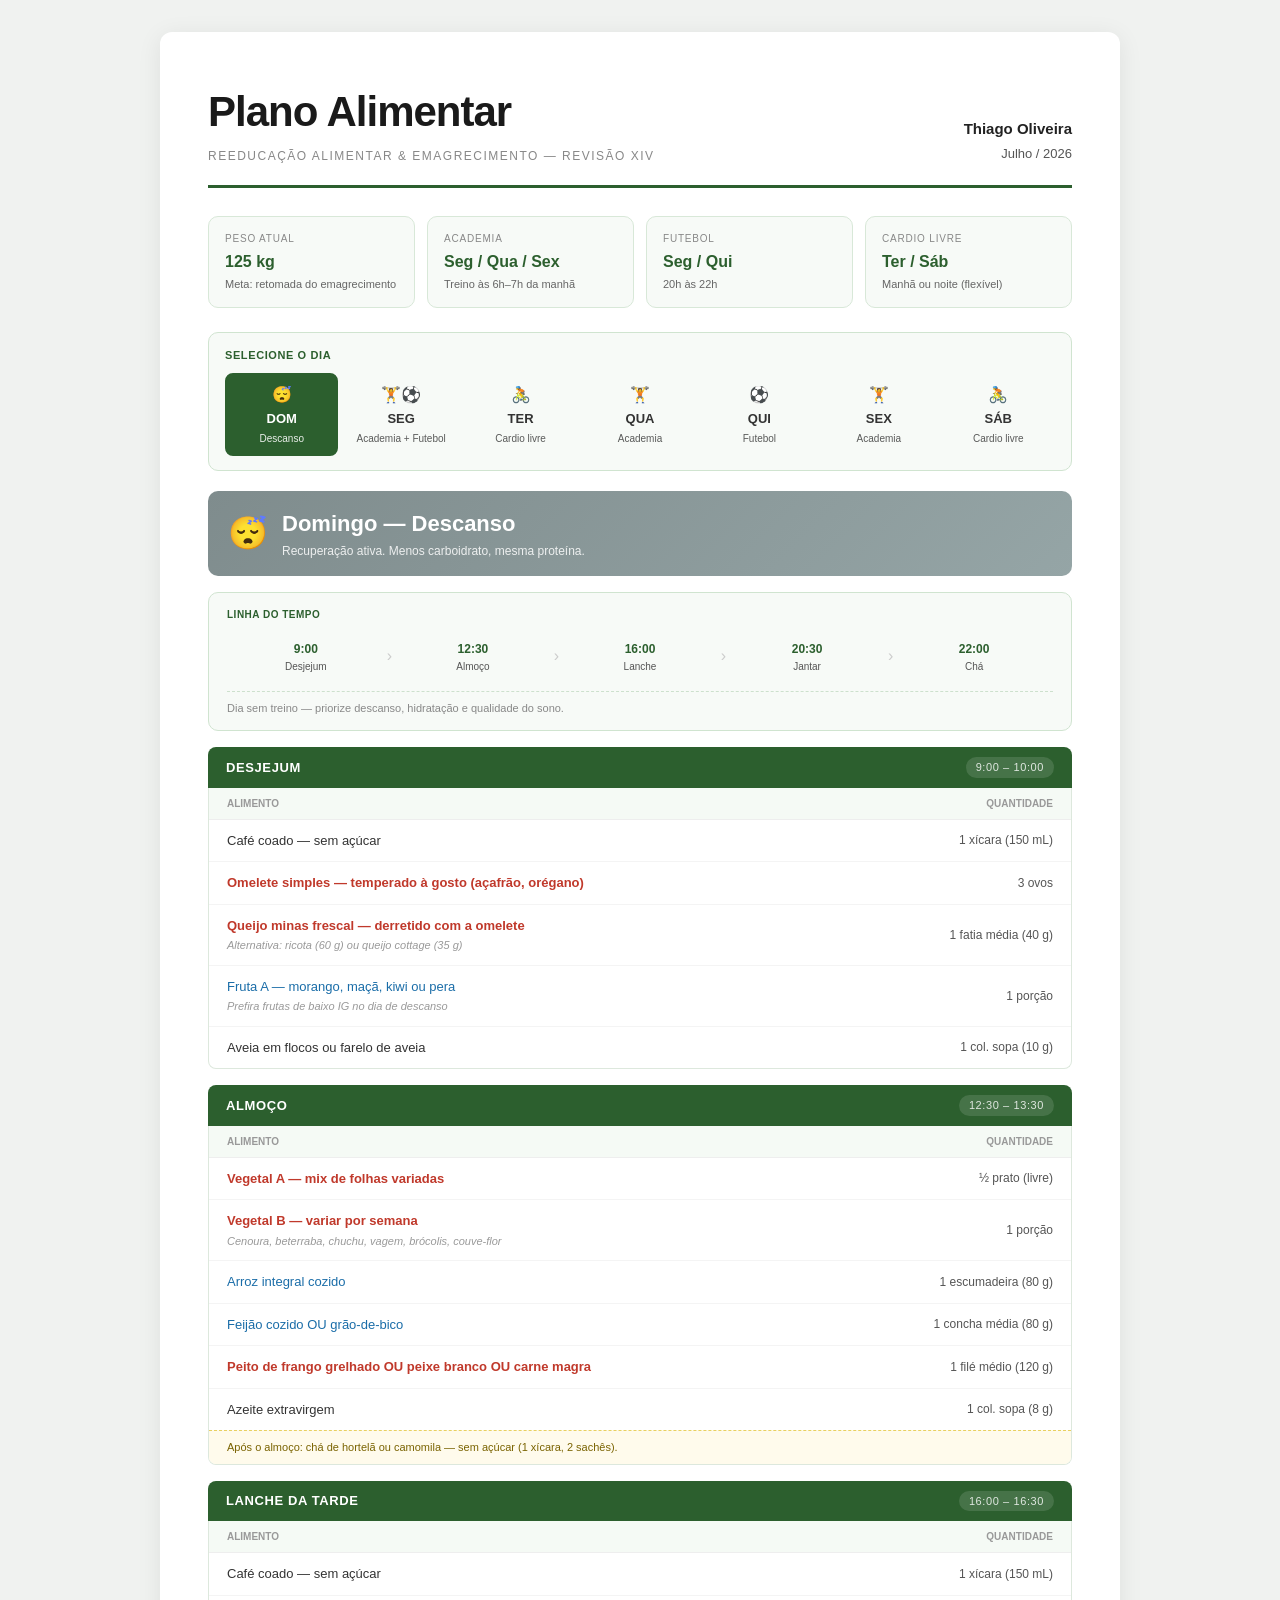
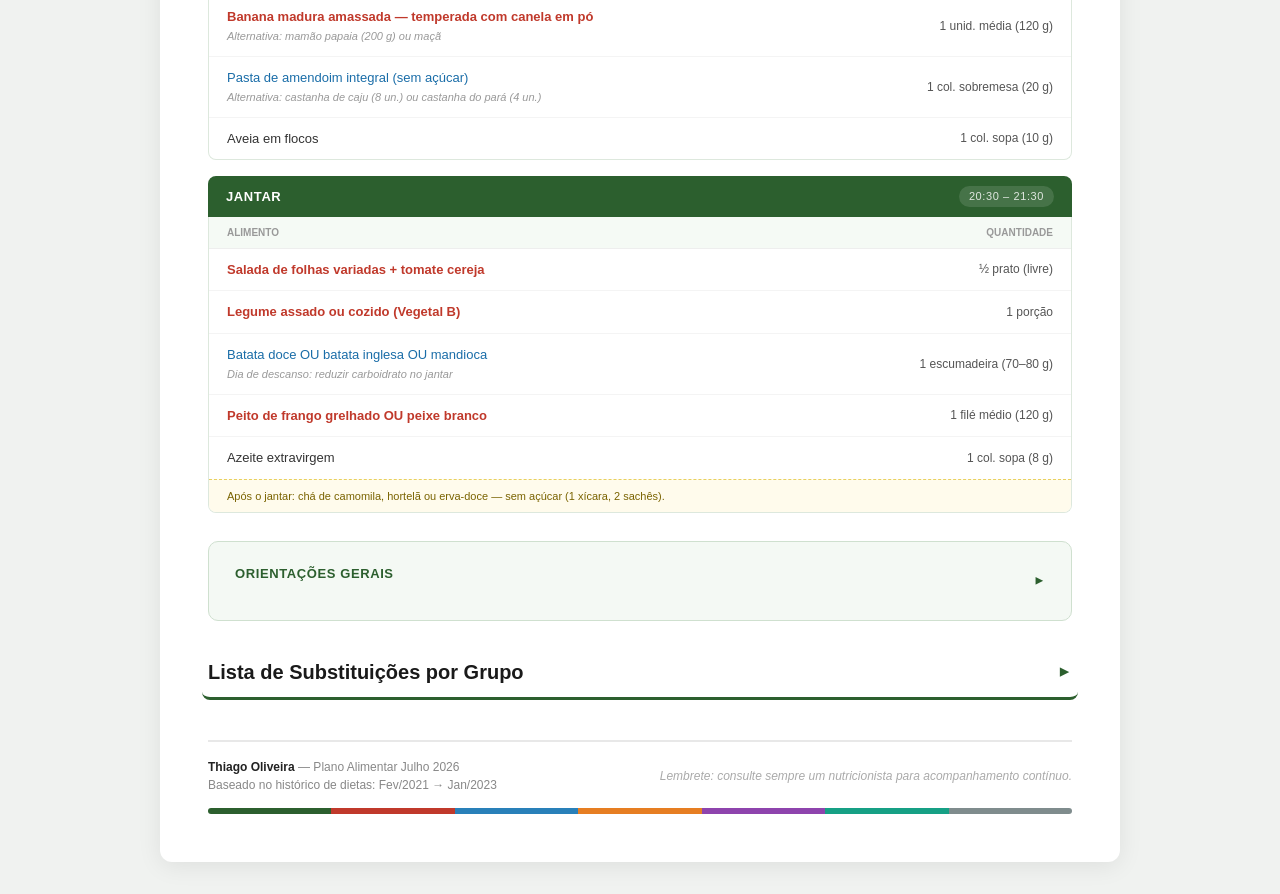
==== index.html @ a6429b7b "feat: publish meal plan as index page Co-authored-by: Cursor <cursoragent@cursor.com>" ====
<!DOCTYPE html>
<html lang="pt-BR">
<head>
    <meta charset="UTF-8">
    <meta name="viewport" content="width=device-width, initial-scale=1.0">
    <title>Plano Alimentar – Thiago Oliveira – Julho 2026</title>
    <style>
        * { margin: 0; padding: 0; box-sizing: border-box; }

        body {
            font-family: 'Segoe UI', Arial, sans-serif;
            background: #f0f2f0;
            color: #333;
            line-height: 1.5;
        }

        .page {
            max-width: 960px;
            margin: 32px auto;
            background: #fff;
            padding: 48px;
            border-radius: 12px;
            box-shadow: 0 4px 24px rgba(0,0,0,0.08);
        }

        /* ── Header ── */
        .header {
            display: flex;
            justify-content: space-between;
            align-items: flex-end;
            padding-bottom: 20px;
            border-bottom: 3px solid #2c5f2e;
            margin-bottom: 28px;
        }
        .header h1 { font-size: 42px; font-weight: 800; color: #1a1a1a; letter-spacing: -1px; }
        .header .sub { font-size: 12px; color: #888; text-transform: uppercase; letter-spacing: 1.5px; margin-top: 4px; }
        .header-right { text-align: right; font-size: 13px; color: #555; line-height: 1.8; }
        .header-right strong { color: #222; font-size: 15px; }

        /* ── Info bar ── */
        .info-bar { display: grid; grid-template-columns: repeat(4, 1fr); gap: 12px; margin-bottom: 24px; }
        .info-card { background: #f7faf7; border: 1px solid #d8e8d8; border-radius: 10px; padding: 14px 16px; }
        .info-card .lbl { font-size: 10px; text-transform: uppercase; color: #888; letter-spacing: 0.8px; margin-bottom: 4px; }
        .info-card .val { font-size: 16px; font-weight: 700; color: #2c5f2e; }
        .info-card .val-sub { font-size: 11px; color: #666; margin-top: 2px; }

        /* ── Semana visual ── */
        .semana {
            background: #f7faf7;
            border: 1px solid #d0e4d0;
            border-radius: 10px;
            padding: 14px 16px;
            margin-bottom: 20px;
            font-size: 12px;
        }
        .semana-title { font-weight: 700; color: #2c5f2e; text-transform: uppercase; letter-spacing: 0.6px; margin-bottom: 10px; font-size: 11px; }
        .semana-grid { display: grid; grid-template-columns: repeat(7, 1fr); gap: 6px; }
        .semana-dia {
            text-align: center;
            padding: 8px 4px;
            border-radius: 8px;
            cursor: pointer;
            border: 2px solid transparent;
            transition: all 0.15s;
        }
        .semana-dia:hover { background: #e8f5e9; }
        .semana-dia.active { background: #2c5f2e; color: #fff; border-color: #2c5f2e; }
        .semana-dia.today:not(.active) { border-color: #2c5f2e; }
        .semana-dia .sd-nome { font-weight: 700; font-size: 13px; }
        .semana-dia .sd-tipo { font-size: 10px; margin-top: 2px; opacity: 0.8; }
        .semana-dia .sd-icon { font-size: 16px; margin-bottom: 2px; }
        .semana-dia.active .sd-tipo { opacity: 0.9; }

        /* ── Day plan ── */
        .day-plan { display: none; }
        .day-plan.active { display: block; }

        .day-header {
            display: flex;
            align-items: center;
            gap: 14px;
            padding: 16px 20px;
            border-radius: 10px;
            margin-bottom: 16px;
        }
        .day-header .dh-icon { font-size: 32px; }
        .day-header .dh-title { font-size: 22px; font-weight: 800; color: #fff; }
        .day-header .dh-sub { font-size: 12px; color: rgba(255,255,255,0.85); margin-top: 2px; }
        .bg-duplo   { background: linear-gradient(135deg, #1a3f1c, #c0392b); }
        .bg-academia { background: linear-gradient(135deg, #2c5f2e, #1a7a1c); }
        .bg-futebol  { background: linear-gradient(135deg, #e67e22, #c0392b); }
        .bg-cardio   { background: linear-gradient(135deg, #2980b9, #16a085); }
        .bg-descanso { background: linear-gradient(135deg, #7f8c8d, #95a5a6); }

        /* ── Timeline ── */
        .timeline {
            background: #f7faf7;
            border: 1px solid #d0e4d0;
            border-radius: 10px;
            padding: 14px 18px;
            margin-bottom: 16px;
            font-size: 11px;
        }
        .timeline-title { font-weight: 700; color: #2c5f2e; text-transform: uppercase; letter-spacing: 0.5px; margin-bottom: 10px; font-size: 10px; }
        .timeline-row { display: flex; align-items: stretch; flex-wrap: wrap; gap: 0; }
        .tl-item { flex: 1; min-width: 80px; text-align: center; padding: 8px 4px; }
        .tl-item .tl-hora { font-weight: 700; color: #2c5f2e; font-size: 12px; }
        .tl-item .tl-label { font-size: 10px; color: #555; margin-top: 2px; line-height: 1.3; }
        .tl-item.destaque { background: #fff3e0; border-radius: 8px; }
        .tl-item.destaque .tl-hora { color: #e67e22; }
        .tl-item.jogo { background: #fce4ec; border-radius: 8px; }
        .tl-item.jogo .tl-hora { color: #c0392b; }
        .tl-sep { display: flex; align-items: center; color: #ccc; font-size: 16px; padding: 0 2px; }
        .timeline-warn { margin-top: 10px; padding-top: 8px; border-top: 1px dashed #cde0cd; font-size: 11px; color: #888; }

        /* ── Section title ── */
        .sec-title {
            background: #2c5f2e;
            color: #fff;
            padding: 10px 18px;
            font-size: 13px;
            font-weight: 700;
            text-transform: uppercase;
            letter-spacing: 0.6px;
            border-radius: 8px 8px 0 0;
            margin-top: 16px;
            display: flex;
            justify-content: space-between;
            align-items: center;
        }
        .sec-title.laranja { background: #e67e22; }
        .sec-title.azul    { background: #1565a0; }
        .sec-title.escuro  { background: #1a3f1c; }
        .sec-title .timing {
            font-size: 11px; font-weight: 400; opacity: 0.85;
            background: rgba(255,255,255,0.15); padding: 2px 10px; border-radius: 12px;
        }

        /* ── Meal block ── */
        .meal { border: 1px solid #dde8dd; border-top: none; border-radius: 0 0 8px 8px; overflow: hidden; margin-bottom: 2px; }
        .meal table { width: 100%; border-collapse: collapse; }
        .meal table thead tr { background: #f5faf5; }
        .meal table th { font-size: 10px; text-transform: uppercase; color: #999; padding: 8px 18px; text-align: left; font-weight: 600; border-bottom: 1px solid #eee; }
        .meal table th.r { text-align: right; }
        .meal table td { padding: 11px 18px; font-size: 13px; border-bottom: 1px solid #f4f4f4; vertical-align: middle; }
        .meal table td.qty { text-align: right; color: #555; white-space: nowrap; font-size: 12px; }
        .meal table td.qty.destaque { color: #c0392b; font-weight: 700; }
        .meal table tbody tr:last-child td { border-bottom: none; }
        .meal table tbody tr:hover { background: #f9fdf9; }

        .hl  { color: #c0392b; font-weight: 600; }
        .alt { color: #1a6da8; }
        .opt { color: #999; font-style: italic; font-size: 11px; display: block; margin-top: 2px; }
        .badge {
            display: inline-block; font-size: 10px; font-weight: 700;
            background: rgba(255,255,255,0.25); color: #fff; padding: 1px 8px;
            border-radius: 10px; margin-left: 6px; vertical-align: middle;
            text-transform: uppercase; letter-spacing: 0.4px;
        }

        .note { font-size: 11px; color: #7a6300; background: #fffbec; border-top: 1px dashed #e8d060; padding: 8px 18px; }
        .note.green { color: #2c5f2e; background: #f0f9f0; border-top-color: #a0d0a0; }
        .note.orange { color: #7a4000; background: #fff3e0; border-top-color: #e8b060; }
        .note.red { color: #7a0000; background: #fff0f0; border-top-color: #e88080; }

        /* ── Obs ── */
        .obs { margin-top: 28px; background: #f4f9f4; border: 1px solid #cfe0cf; border-radius: 10px; padding: 22px 26px; }
        .obs h3 { font-size: 13px; font-weight: 700; text-transform: uppercase; color: #2c5f2e; letter-spacing: 0.6px; margin-bottom: 14px; }
        .obs ul { list-style: none; }
        .obs ul li { font-size: 13px; padding: 5px 0 5px 22px; position: relative; color: #444; }
        .obs ul li::before { content: "✓"; color: #2c5f2e; font-weight: 700; position: absolute; left: 0; }

        /* ── Substitutions ── */
        .subs { margin-top: 36px; }
        .subs h2 { font-size: 20px; font-weight: 800; color: #1a1a1a; padding-bottom: 10px; border-bottom: 3px solid #2c5f2e; margin-bottom: 20px; }
        .sub-grid { display: grid; grid-template-columns: repeat(3, 1fr); gap: 16px; }
        .sub-card { border: 1px solid #e0e0e0; border-radius: 10px; overflow: hidden; }
        .sub-head { padding: 10px 14px; font-weight: 700; font-size: 11px; text-transform: uppercase; letter-spacing: 0.6px; color: #fff; }
        .sub-head.g1 { background: #2c5f2e; }
        .sub-head.g2 { background: #16a085; }
        .sub-head.g3 { background: #e67e22; }
        .sub-head.g4 { background: #c0392b; }
        .sub-head.g5 { background: #8e44ad; }
        .sub-head.g6 { background: #2980b9; }
        .sub-head.g7 { background: #7f8c8d; }
        .sub-head.g8 { background: #d35400; }
        .sub-card table { width: 100%; border-collapse: collapse; }
        .sub-card table tr:nth-child(even) { background: #fafafa; }
        .sub-card table td { padding: 6px 12px; font-size: 11.5px; border-bottom: 1px solid #f2f2f2; }
        .sub-card table td:last-child { text-align: right; color: #666; }
        .sub-card table td.sect { background: #f0f0f0; font-weight: 700; font-size: 10px; text-transform: uppercase; color: #555; letter-spacing: 0.5px; }

        /* ── Footer ── */
        .footer { margin-top: 40px; padding-top: 16px; border-top: 2px solid #e8e8e8; display: flex; justify-content: space-between; align-items: center; font-size: 12px; color: #888; }
        .color-bar { display: flex; height: 6px; border-radius: 3px; overflow: hidden; margin-top: 14px; }
        .color-bar div { flex: 1; }

        /* ── Colapsável ── */
        .coll-hd { cursor: pointer; display: flex; justify-content: space-between; align-items: center; user-select: none; border-radius: 8px; padding: 4px 6px; margin: -4px -6px; }
        .coll-hd:hover { background: rgba(44,95,46,0.06); }
        .coll-icon { font-size: 13px; color: #2c5f2e; transition: transform 0.2s; flex-shrink: 0; margin-left: 10px; }
        .collapsible-section.collapsed .coll-body { display: none; }
        .collapsible-section.collapsed .coll-icon { transform: rotate(-90deg); }
        .coll-hd .coll-label { font-size: 11px; color: #888; font-weight: 400; text-transform: none; letter-spacing: 0; margin-left: 10px; }

        @media print {
            .semana-grid { display: none; }
            .day-plan { display: block !important; }
            body { background: white; }
            .page { margin: 0; border-radius: 0; box-shadow: none; padding: 28px; }
        }
        @media (max-width: 640px) {
            .info-bar { grid-template-columns: repeat(2, 1fr); }
            .sub-grid { grid-template-columns: 1fr; }
            .page { padding: 20px; }
            .semana-grid { grid-template-columns: repeat(4, 1fr); }
        }
    </style>
</head>
<body>
<div class="page">

    <!-- Header -->
    <div class="header">
        <div>
            <h1>Plano Alimentar</h1>
            <p class="sub">Reeducação Alimentar &amp; Emagrecimento — Revisão XIV</p>
        </div>
        <div class="header-right">
            <strong>Thiago Oliveira</strong><br>
            Julho / 2026
        </div>
    </div>

    <!-- Info bar -->
    <div class="info-bar">
        <div class="info-card">
            <div class="lbl">Peso Atual</div>
            <div class="val">125 kg</div>
            <div class="val-sub">Meta: retomada do emagrecimento</div>
        </div>
        <div class="info-card">
            <div class="lbl">Academia</div>
            <div class="val">Seg / Qua / Sex</div>
            <div class="val-sub">Treino às 6h–7h da manhã</div>
        </div>
        <div class="info-card">
            <div class="lbl">Futebol</div>
            <div class="val">Seg / Qui</div>
            <div class="val-sub">20h às 22h</div>
        </div>
        <div class="info-card">
            <div class="lbl">Cardio livre</div>
            <div class="val">Ter / Sáb</div>
            <div class="val-sub">Manhã ou noite (flexível)</div>
        </div>
    </div>

    <!-- Seletor de dias -->
    <div class="semana">
        <div class="semana-title">Selecione o dia</div>
        <div class="semana-grid">
            <div class="semana-dia" id="btn-dom" onclick="showDay('dom', 0)">
                <div class="sd-icon">😴</div>
                <div class="sd-nome">DOM</div>
                <div class="sd-tipo">Descanso</div>
            </div>
            <div class="semana-dia" id="btn-seg" onclick="showDay('seg', 1)">
                <div class="sd-icon">🏋️⚽</div>
                <div class="sd-nome">SEG</div>
                <div class="sd-tipo">Academia + Futebol</div>
            </div>
            <div class="semana-dia" id="btn-ter" onclick="showDay('ter', 2)">
                <div class="sd-icon">🚴</div>
                <div class="sd-nome">TER</div>
                <div class="sd-tipo">Cardio livre</div>
            </div>
            <div class="semana-dia" id="btn-qua" onclick="showDay('qua', 3)">
                <div class="sd-icon">🏋️</div>
                <div class="sd-nome">QUA</div>
                <div class="sd-tipo">Academia</div>
            </div>
            <div class="semana-dia" id="btn-qui" onclick="showDay('qui', 4)">
                <div class="sd-icon">⚽</div>
                <div class="sd-nome">QUI</div>
                <div class="sd-tipo">Futebol</div>
            </div>
            <div class="semana-dia" id="btn-sex" onclick="showDay('sex', 5)">
                <div class="sd-icon">🏋️</div>
                <div class="sd-nome">SEX</div>
                <div class="sd-tipo">Academia</div>
            </div>
            <div class="semana-dia" id="btn-sab" onclick="showDay('sab', 6)">
                <div class="sd-icon">🚴</div>
                <div class="sd-nome">SÁB</div>
                <div class="sd-tipo">Cardio livre</div>
            </div>
        </div>
    </div>

    <!-- ═══════════════════════ DOMINGO — DESCANSO ═══════════════════════ -->
    <div id="dom" class="day-plan">
        <div class="day-header bg-descanso">
            <div class="dh-icon">😴</div>
            <div><div class="dh-title">Domingo — Descanso</div><div class="dh-sub">Recuperação ativa. Menos carboidrato, mesma proteína.</div></div>
        </div>

        <div class="timeline">
            <div class="timeline-title">Linha do tempo</div>
            <div class="timeline-row">
                <div class="tl-item"><div class="tl-hora">9:00</div><div class="tl-label">Desjejum</div></div>
                <div class="tl-sep">›</div>
                <div class="tl-item"><div class="tl-hora">12:30</div><div class="tl-label">Almoço</div></div>
                <div class="tl-sep">›</div>
                <div class="tl-item"><div class="tl-hora">16:00</div><div class="tl-label">Lanche</div></div>
                <div class="tl-sep">›</div>
                <div class="tl-item"><div class="tl-hora">20:30</div><div class="tl-label">Jantar</div></div>
                <div class="tl-sep">›</div>
                <div class="tl-item"><div class="tl-hora">22:00</div><div class="tl-label">Chá</div></div>
            </div>
            <div class="timeline-warn">Dia sem treino — priorize descanso, hidratação e qualidade do sono.</div>
        </div>

        <div class="sec-title">Desjejum<span class="timing">9:00 – 10:00</span></div>
        <div class="meal"><table>
            <thead><tr><th>Alimento</th><th class="r">Quantidade</th></tr></thead>
            <tbody>
                <tr><td>Café coado — sem açúcar</td><td class="qty">1 xícara (150 mL)</td></tr>
                <tr><td><span class="hl">Omelete simples — temperado à gosto (açafrão, orégano)</span></td><td class="qty">3 ovos</td></tr>
                <tr><td><span class="hl">Queijo minas frescal — derretido com a omelete</span><span class="opt">Alternativa: ricota (60 g) ou queijo cottage (35 g)</span></td><td class="qty">1 fatia média (40 g)</td></tr>
                <tr><td><span class="alt">Fruta A — morango, maçã, kiwi ou pera</span><span class="opt">Prefira frutas de baixo IG no dia de descanso</span></td><td class="qty">1 porção</td></tr>
                <tr><td>Aveia em flocos ou farelo de aveia</td><td class="qty">1 col. sopa (10 g)</td></tr>
            </tbody>
        </table></div>

        <div class="sec-title">Almoço<span class="timing">12:30 – 13:30</span></div>
        <div class="meal"><table>
            <thead><tr><th>Alimento</th><th class="r">Quantidade</th></tr></thead>
            <tbody>
                <tr><td><span class="hl">Vegetal A — mix de folhas variadas</span></td><td class="qty">½ prato (livre)</td></tr>
                <tr><td><span class="hl">Vegetal B — variar por semana</span><span class="opt">Cenoura, beterraba, chuchu, vagem, brócolis, couve-flor</span></td><td class="qty">1 porção</td></tr>
                <tr><td><span class="alt">Arroz integral cozido</span></td><td class="qty">1 escumadeira (80 g)</td></tr>
                <tr><td><span class="alt">Feijão cozido OU grão-de-bico</span></td><td class="qty">1 concha média (80 g)</td></tr>
                <tr><td><span class="hl">Peito de frango grelhado OU peixe branco OU carne magra</span></td><td class="qty">1 filé médio (120 g)</td></tr>
                <tr><td>Azeite extravirgem</td><td class="qty">1 col. sopa (8 g)</td></tr>
            </tbody>
        </table><div class="note">Após o almoço: chá de hortelã ou camomila — sem açúcar (1 xícara, 2 sachês).</div></div>

        <div class="sec-title">Lanche da Tarde<span class="timing">16:00 – 16:30</span></div>
        <div class="meal"><table>
            <thead><tr><th>Alimento</th><th class="r">Quantidade</th></tr></thead>
            <tbody>
                <tr><td>Café coado — sem açúcar</td><td class="qty">1 xícara (150 mL)</td></tr>
                <tr><td><span class="hl">Banana madura amassada — temperada com canela em pó</span><span class="opt">Alternativa: mamão papaia (200 g) ou maçã</span></td><td class="qty">1 unid. média (120 g)</td></tr>
                <tr><td><span class="alt">Pasta de amendoim integral (sem açúcar)</span><span class="opt">Alternativa: castanha de caju (8 un.) ou castanha do pará (4 un.)</span></td><td class="qty">1 col. sobremesa (20 g)</td></tr>
                <tr><td>Aveia em flocos</td><td class="qty">1 col. sopa (10 g)</td></tr>
            </tbody>
        </table></div>

        <div class="sec-title">Jantar<span class="timing">20:30 – 21:30</span></div>
        <div class="meal"><table>
            <thead><tr><th>Alimento</th><th class="r">Quantidade</th></tr></thead>
            <tbody>
                <tr><td><span class="hl">Salada de folhas variadas + tomate cereja</span></td><td class="qty">½ prato (livre)</td></tr>
                <tr><td><span class="hl">Legume assado ou cozido (Vegetal B)</span></td><td class="qty">1 porção</td></tr>
                <tr><td><span class="alt">Batata doce OU batata inglesa OU mandioca</span><span class="opt">Dia de descanso: reduzir carboidrato no jantar</span></td><td class="qty">1 escumadeira (70–80 g)</td></tr>
                <tr><td><span class="hl">Peito de frango grelhado OU peixe branco</span></td><td class="qty">1 filé médio (120 g)</td></tr>
                <tr><td>Azeite extravirgem</td><td class="qty">1 col. sopa (8 g)</td></tr>
            </tbody>
        </table><div class="note">Após o jantar: chá de camomila, hortelã ou erva-doce — sem açúcar (1 xícara, 2 sachês).</div></div>
    </div>

    <!-- ═══════════════════════ SEGUNDA — ACADEMIA + FUTEBOL ═══════════════════════ -->
    <div id="seg" class="day-plan">
        <div class="day-header bg-duplo">
            <div class="dh-icon">🏋️⚽</div>
            <div><div class="dh-title">Segunda — Academia + Futebol</div><div class="dh-sub">Dia duplo: maior gasto energético da semana. Não pule nenhuma refeição.</div></div>
        </div>

        <div class="timeline">
            <div class="timeline-title">Linha do tempo</div>
            <div class="timeline-row">
                <div class="tl-item"><div class="tl-hora">5:30</div><div class="tl-label">Pré-academia<br>banana + café</div></div>
                <div class="tl-sep">›</div>
                <div class="tl-item"><div class="tl-hora">6–7h</div><div class="tl-label">🏋️ Academia</div></div>
                <div class="tl-sep">›</div>
                <div class="tl-item"><div class="tl-hora">7:30</div><div class="tl-label">Desjejum<br>+ whey</div></div>
                <div class="tl-sep">›</div>
                <div class="tl-item destaque"><div class="tl-hora">12:30</div><div class="tl-label">Almoço<br>+carbo</div></div>
                <div class="tl-sep">›</div>
                <div class="tl-item"><div class="tl-hora">16:00</div><div class="tl-label">Lanche<br>completo</div></div>
                <div class="tl-sep">›</div>
                <div class="tl-item destaque"><div class="tl-hora">19:00</div><div class="tl-label">Top-up<br>só banana</div></div>
                <div class="tl-sep">›</div>
                <div class="tl-item jogo"><div class="tl-hora">20–22h</div><div class="tl-label">⚽ Futebol</div></div>
                <div class="tl-sep">›</div>
                <div class="tl-item"><div class="tl-hora">22:00</div><div class="tl-label">Pós-jogo<br>+ whey</div></div>
            </div>
            <div class="timeline-warn">⚠️ Nada sólido entre 19:30 e o fim do jogo. Resolve o histórico de comer perto do futebol.</div>
        </div>

        <div class="sec-title">Pré-Academia — antes de sair de casa<span class="timing">5:30</span></div>
        <div class="meal"><table>
            <thead><tr><th>Alimento</th><th class="r">Quantidade</th></tr></thead>
            <tbody>
                <tr><td>Café coado — sem açúcar</td><td class="qty">1 xícara (150 mL)</td></tr>
                <tr><td><span class="hl">Banana assada no micro-ondas — temperada com canela em pó</span></td><td class="qty">1 unid. média (120 g)</td></tr>
            </tbody>
        </table></div>

        <div class="sec-title escuro">Desjejum + Pós-Academia <span class="badge">refeição fundida</span><span class="timing">7:00 – 8:00</span></div>
        <div class="meal"><table>
            <thead><tr><th>Alimento</th><th class="r">Quantidade</th></tr></thead>
            <tbody>
                <tr><td>Café coado — sem açúcar</td><td class="qty">1 xícara (150 mL)</td></tr>
                <tr><td><span class="hl">Ovos mexidos ou omelete — temperados à gosto</span></td><td class="qty">3 ovos</td></tr>
                <tr><td><span class="hl">Queijo minas frescal ou muçarela — derretido com os ovos</span></td><td class="qty">1 fatia média (40 g)</td></tr>
                <tr><td><span class="alt">Whey Protein Isolado — misturado na aveia com água</span><span class="opt">Marcas: Dymatize, ON, Essential, DUX, TrueWhey</span></td><td class="qty">30 g (1 dose)</td></tr>
                <tr><td>Aveia em flocos</td><td class="qty">1 col. sopa (10 g)</td></tr>
                <tr><td><span class="alt">Pão 100% integral (feito na torradeira)</span></td><td class="qty">1 fatia (25 g)</td></tr>
            </tbody>
        </table><div class="note green">Ovos + queijo + whey = ~55 g de proteína. Suficiente para fechar a janela anabólica da academia e sustentar até o almoço.</div></div>

        <div class="sec-title">Almoço — carbo reforçado para o futebol<span class="timing">12:30 – 13:30</span></div>
        <div class="meal"><table>
            <thead><tr><th>Alimento</th><th class="r">Quantidade</th></tr></thead>
            <tbody>
                <tr><td><span class="hl">Vegetal A — mix de folhas variadas</span></td><td class="qty">½ prato (livre)</td></tr>
                <tr><td><span class="hl">Vegetal B — variar por semana</span></td><td class="qty">1 porção</td></tr>
                <tr><td><span class="alt">Arroz integral cozido</span><span class="opt">Porção maior — é a principal janela para carregar glicogênio pro futebol (7h antes do jogo)</span></td><td class="qty destaque">2 escumadeiras (150 g)</td></tr>
                <tr><td><span class="alt">Feijão cozido (grão + caldo)</span></td><td class="qty">1 concha média (80 g)</td></tr>
                <tr><td><span class="hl">Peito de frango grelhado OU peixe branco</span><span class="opt">Variar proteína ao longo da semana</span></td><td class="qty">1 filé grande (150 g)</td></tr>
                <tr><td>Azeite extravirgem</td><td class="qty">1 col. sopa (8 g)</td></tr>
            </tbody>
        </table><div class="note">Após o almoço: chá de hortelã ou camomila. Hoje é o dia de mais gasto — o almoço reforçado é fundamental.</div></div>

        <div class="sec-title">Lanche — 4h antes do futebol<span class="timing">16:00 – 16:30</span></div>
        <div class="meal"><table>
            <thead><tr><th>Alimento</th><th class="r">Quantidade</th></tr></thead>
            <tbody>
                <tr><td>Café coado — sem açúcar</td><td class="qty">1 xícara (150 mL)</td></tr>
                <tr><td><span class="hl">Banana madura amassada — temperada com canela em pó</span></td><td class="qty">1 unid. média (120 g)</td></tr>
                <tr><td><span class="alt">Pasta de amendoim integral</span><span class="opt">Gordura boa para energia de longa duração — importante para aguentar 2h de jogo</span></td><td class="qty">1 col. sobremesa (20 g)</td></tr>
                <tr><td>Aveia em flocos</td><td class="qty">1 col. sopa (10 g)</td></tr>
            </tbody>
        </table><div class="note">Última refeição completa do dia. Não pule — é ela que sustenta a energia até o início do jogo.</div></div>

        <div class="sec-title laranja">Top-up pré-futebol — só banana<span class="timing">19:00 – 19:15</span></div>
        <div class="meal"><table>
            <thead><tr><th>Alimento</th><th class="r">Quantidade</th></tr></thead>
            <tbody>
                <tr><td>Café coado — sem açúcar <span class="opt">Opcional — cafeína melhora o rendimento</span></td><td class="qty">1 xícara pequena (100 mL)</td></tr>
                <tr><td><span class="hl">Banana madura</span><span class="opt">Só isso. É o suficiente para levantar a glicose sem pesar no estômago.</span></td><td class="qty">1 unid. pequena (90 g)</td></tr>
            </tbody>
        </table><div class="note orange"><strong>Pare aqui.</strong> Nada mais até o fim do jogo. A vontade de comer antes de jogar é ansiosa, não fisiológica — a banana já cuidou do combustível.</div></div>

        <div class="sec-title azul">Durante o Futebol<span class="timing">20:00 – 22:00</span></div>
        <div class="meal"><table>
            <thead><tr><th>Alimento</th><th class="r">Quantidade</th></tr></thead>
            <tbody>
                <tr><td><strong>Água</strong><span class="opt">Tome nos intervalos e pausas. Desidratação é a principal causa de cãibra e queda de rendimento.</span></td><td class="qty">500–800 mL</td></tr>
                <tr><td>Água de coco natural <span class="opt">Opcional no intervalo — reposição de eletrólitos. Use se sentir câimbra ou muito calor.</span></td><td class="qty">200 mL (se necessário)</td></tr>
            </tbody>
        </table></div>

        <div class="sec-title escuro">Pós-Jogo — recuperação leve <span class="badge">sem carbo pesado</span><span class="timing">22:00 – 22:45</span></div>
        <div class="meal"><table>
            <thead><tr><th>Alimento</th><th class="r">Quantidade</th></tr></thead>
            <tbody>
                <tr><td><span class="alt">Whey Protein Isolado — com água</span><span class="opt">Tome assim que chegar em casa — o músculo precisa agora.</span></td><td class="qty">30 g + 250 mL água</td></tr>
                <tr><td><span class="hl">Salada de folhas variadas + tomate cereja</span></td><td class="qty">½ prato (livre)</td></tr>
                <tr><td><span class="hl">Peito de frango grelhado OU atum (sem azeite) OU 2 ovos cozidos</span></td><td class="qty">1 filé médio (120 g)</td></tr>
                <tr><td>Azeite extravirgem</td><td class="qty">1 col. sopa (8 g)</td></tr>
            </tbody>
        </table><div class="note green">Sem arroz, sem batata, sem pão após 22h. O carbo agora seria armazenado como gordura — proteína + salada é o suficiente para recuperar e dormir bem.</div></div>

        <div class="sec-title">Antes de dormir<span class="timing">22:45 – 23:00</span></div>
        <div class="meal"><table>
            <tbody>
                <tr><td>Chá de camomila, hortelã ou erva-doce — sem açúcar<span class="opt">Baixa a adrenalina do jogo e facilita o sono — essencial para a recuperação muscular.</span></td><td class="qty">1 xícara (2 sachês)</td></tr>
            </tbody>
        </table></div>
    </div>

    <!-- ═══════════════════════ TERÇA — CARDIO LIVRE ═══════════════════════ -->
    <div id="ter" class="day-plan">
        <div class="day-header bg-cardio">
            <div class="dh-icon">🚴</div>
            <div><div class="dh-title">Terça — Cardio Livre</div><div class="dh-sub">Elíptico ou outra atividade moderada. Plano abaixo assume cardio pela manhã — ajuste o pré/pós se for à noite.</div></div>
        </div>

        <div class="timeline">
            <div class="timeline-title">Linha do tempo — cardio pela manhã</div>
            <div class="timeline-row">
                <div class="tl-item destaque"><div class="tl-hora">Antes</div><div class="tl-label">Pré-cardio<br>banana + café</div></div>
                <div class="tl-sep">›</div>
                <div class="tl-item jogo"><div class="tl-hora">Cardio</div><div class="tl-label">🚴 Atividade<br>moderada</div></div>
                <div class="tl-sep">›</div>
                <div class="tl-item"><div class="tl-hora">Logo após</div><div class="tl-label">Desjejum<br>/ Pós-cardio</div></div>
                <div class="tl-sep">›</div>
                <div class="tl-item"><div class="tl-hora">12:30</div><div class="tl-label">Almoço</div></div>
                <div class="tl-sep">›</div>
                <div class="tl-item"><div class="tl-hora">16:00</div><div class="tl-label">Lanche</div></div>
                <div class="tl-sep">›</div>
                <div class="tl-item"><div class="tl-hora">20:30</div><div class="tl-label">Jantar</div></div>
            </div>
            <div class="timeline-warn">Se o cardio for à noite: faça o pré-cardio 40–60 min antes do treino e siga o modelo da quinta-feira para o restante do dia.</div>
        </div>

        <div class="sec-title">Pré-Cardio — antes de sair<span class="timing">Conforme horário do treino</span></div>
        <div class="meal"><table>
            <thead><tr><th>Alimento</th><th class="r">Quantidade</th></tr></thead>
            <tbody>
                <tr><td>Café coado — sem açúcar</td><td class="qty">1 xícara (150 mL)</td></tr>
                <tr><td><span class="hl">Banana assada no micro-ondas — temperada com canela em pó</span></td><td class="qty">1 unid. média (120 g)</td></tr>
            </tbody>
        </table><div class="note">Se o cardio for à noite: faça este pré-treino 40–60 min antes e siga a estrutura da quinta-feira para o restante do dia.</div></div>

        <div class="sec-title">Desjejum / Pós-Cardio<span class="timing">Logo após o treino</span></div>
        <div class="meal"><table>
            <thead><tr><th>Alimento</th><th class="r">Quantidade</th></tr></thead>
            <tbody>
                <tr><td>Café coado — sem açúcar</td><td class="qty">1 xícara (150 mL)</td></tr>
                <tr><td><span class="hl">Ovos mexidos ou omelete — temperados à gosto</span></td><td class="qty">3 ovos</td></tr>
                <tr><td><span class="hl">Queijo minas frescal — derretido com os ovos</span></td><td class="qty">1 fatia média (40 g)</td></tr>
                <tr><td><span class="alt">Pão 100% integral (feito na torradeira)</span><span class="opt">Alternativa: tapioca seca (45 g)</span></td><td class="qty">1 fatia (25 g)</td></tr>
                <tr><td>Aveia em flocos</td><td class="qty">1 col. sopa (10 g)</td></tr>
            </tbody>
        </table><div class="note">Cardio leve não exige whey no pós-treino — os ovos + queijo são suficientes. Se a sessão for intensa (>45 min de alta intensidade), adicione ½ dose de whey (15 g) misturado na aveia.</div></div>

        <div class="sec-title">Almoço<span class="timing">12:30 – 13:30</span></div>
        <div class="meal"><table>
            <thead><tr><th>Alimento</th><th class="r">Quantidade</th></tr></thead>
            <tbody>
                <tr><td><span class="hl">Vegetal A — mix de folhas variadas</span></td><td class="qty">½ prato (livre)</td></tr>
                <tr><td><span class="hl">Vegetal B — variar por semana</span></td><td class="qty">1 porção</td></tr>
                <tr><td><span class="alt">Arroz integral cozido</span></td><td class="qty">1 escumadeira (80 g)</td></tr>
                <tr><td><span class="alt">Feijão cozido (grão + caldo)</span></td><td class="qty">1 concha média (80 g)</td></tr>
                <tr><td><span class="hl">Peito de frango grelhado OU peixe branco OU carne magra</span></td><td class="qty">1 filé grande (150 g)</td></tr>
                <tr><td>Azeite extravirgem</td><td class="qty">1 col. sopa (8 g)</td></tr>
            </tbody>
        </table><div class="note">Após o almoço: chá de hortelã ou camomila — sem açúcar.</div></div>

        <div class="sec-title">Lanche da Tarde<span class="timing">16:00 – 16:30</span></div>
        <div class="meal"><table>
            <thead><tr><th>Alimento</th><th class="r">Quantidade</th></tr></thead>
            <tbody>
                <tr><td>Iogurte natural 100% <span class="opt">Danone Natural Integral, Grego sem açúcar</span></td><td class="qty">1 pote médio (200 g)</td></tr>
                <tr><td><span class="hl">Frutas vermelhas — morango, amora ou mirtilo</span></td><td class="qty">½ xícara (80 g)</td></tr>
                <tr><td>Aveia em flocos</td><td class="qty">1 col. sopa (10 g)</td></tr>
            </tbody>
        </table></div>

        <div class="sec-title">Jantar<span class="timing">20:30 – 21:30</span></div>
        <div class="meal"><table>
            <thead><tr><th>Alimento</th><th class="r">Quantidade</th></tr></thead>
            <tbody>
                <tr><td><span class="hl">Salada de folhas variadas + tomate cereja</span></td><td class="qty">½ prato (livre)</td></tr>
                <tr><td><span class="hl">Legume assado ou cozido (Vegetal B)</span></td><td class="qty">1 porção</td></tr>
                <tr><td><span class="alt">Batata doce assada com ervas</span><span class="opt">Alternativa: mandioca (70 g) ou batata inglesa (70 g)</span></td><td class="qty">2 escumadeiras (120 g)</td></tr>
                <tr><td><span class="hl">Peito de frango grelhado OU peixe branco</span></td><td class="qty">1 filé médio (120 g)</td></tr>
                <tr><td>Azeite extravirgem</td><td class="qty">1 col. sopa (8 g)</td></tr>
            </tbody>
        </table><div class="note">Após o jantar: chá de camomila, hortelã ou erva-doce — sem açúcar (1 xícara, 2 sachês).</div></div>
    </div>

    <!-- ═══════════════════════ QUARTA — ACADEMIA ═══════════════════════ -->
    <div id="qua" class="day-plan">
        <div class="day-header bg-academia">
            <div class="dh-icon">🏋️</div>
            <div><div class="dh-title">Quarta — Academia</div><div class="dh-sub">Treino matinal. Desjejum e pós-treino fundidos em uma só refeição.</div></div>
        </div>

        <div class="timeline">
            <div class="timeline-title">Linha do tempo</div>
            <div class="timeline-row">
                <div class="tl-item destaque"><div class="tl-hora">5:30</div><div class="tl-label">Pré-academia<br>banana + café</div></div>
                <div class="tl-sep">›</div>
                <div class="tl-item jogo"><div class="tl-hora">6–7h</div><div class="tl-label">🏋️ Academia</div></div>
                <div class="tl-sep">›</div>
                <div class="tl-item"><div class="tl-hora">7:30</div><div class="tl-label">Desjejum<br>+ whey</div></div>
                <div class="tl-sep">›</div>
                <div class="tl-item"><div class="tl-hora">12:30</div><div class="tl-label">Almoço</div></div>
                <div class="tl-sep">›</div>
                <div class="tl-item"><div class="tl-hora">16:00</div><div class="tl-label">Lanche<br>(opcional)</div></div>
                <div class="tl-sep">›</div>
                <div class="tl-item"><div class="tl-hora">20:30</div><div class="tl-label">Jantar</div></div>
            </div>
        </div>

        <div class="sec-title">Pré-Academia — antes de sair de casa<span class="timing">5:30</span></div>
        <div class="meal"><table>
            <thead><tr><th>Alimento</th><th class="r">Quantidade</th></tr></thead>
            <tbody>
                <tr><td>Café coado — sem açúcar</td><td class="qty">1 xícara (150 mL)</td></tr>
                <tr><td><span class="hl">Banana assada no micro-ondas — temperada com canela em pó</span></td><td class="qty">1 unid. média (120 g)</td></tr>
            </tbody>
        </table></div>

        <div class="sec-title escuro">Desjejum + Pós-Academia <span class="badge">refeição fundida</span><span class="timing">7:00 – 8:00</span></div>
        <div class="meal"><table>
            <thead><tr><th>Alimento</th><th class="r">Quantidade</th></tr></thead>
            <tbody>
                <tr><td>Café coado — sem açúcar</td><td class="qty">1 xícara (150 mL)</td></tr>
                <tr><td><span class="hl">Ovos mexidos ou omelete — temperados à gosto</span></td><td class="qty">3 ovos</td></tr>
                <tr><td><span class="hl">Queijo minas frescal ou muçarela — derretido com os ovos</span></td><td class="qty">1 fatia média (40 g)</td></tr>
                <tr><td><span class="alt">Whey Protein Isolado — misturado na aveia com água</span><span class="opt">Marcas: Dymatize, ON, Essential, DUX, TrueWhey</span></td><td class="qty">30 g (1 dose)</td></tr>
                <tr><td>Aveia em flocos</td><td class="qty">1 col. sopa (10 g)</td></tr>
                <tr><td><span class="alt">Pão 100% integral (feito na torradeira)</span><span class="opt">Alternativa: tapioca seca (45 g)</span></td><td class="qty">1 fatia (25 g)</td></tr>
            </tbody>
        </table><div class="note green">~55 g de proteína nessa refeição. Suficiente para fechar a janela anabólica.</div></div>

        <div class="sec-title">Almoço<span class="timing">12:30 – 13:30</span></div>
        <div class="meal"><table>
            <thead><tr><th>Alimento</th><th class="r">Quantidade</th></tr></thead>
            <tbody>
                <tr><td><span class="hl">Vegetal A — mix de folhas variadas</span></td><td class="qty">½ prato (livre)</td></tr>
                <tr><td><span class="hl">Vegetal B — variar por semana</span></td><td class="qty">1 porção</td></tr>
                <tr><td><span class="alt">Arroz integral cozido</span></td><td class="qty">1 escumadeira (80 g)</td></tr>
                <tr><td><span class="alt">Feijão cozido (grão + caldo)</span></td><td class="qty">1 concha média (80 g)</td></tr>
                <tr><td><span class="hl">Peito de frango grelhado OU peixe branco</span><span class="opt">Variar: frango 2–3×/sem, peixe 2×/sem, carne magra 1×/sem</span></td><td class="qty">1 filé grande (150 g)</td></tr>
                <tr><td>Azeite extravirgem</td><td class="qty">1 col. sopa (8 g)</td></tr>
            </tbody>
        </table><div class="note">Após o almoço: chá de hortelã ou camomila — sem açúcar.</div></div>

        <div class="sec-title">Lanche da Tarde<span class="timing">16:00 – 17:00 | opcional</span></div>
        <div class="meal"><table>
            <thead><tr><th>Alimento</th><th class="r">Quantidade</th></tr></thead>
            <tbody>
                <tr><td>Iogurte natural 100%</td><td class="qty">1 pote médio (200 g)</td></tr>
                <tr><td><span class="hl">Frutas vermelhas — morango, amora ou mirtilo</span></td><td class="qty">½ xícara (80 g)</td></tr>
                <tr><td>Aveia em flocos</td><td class="qty">1 col. sopa (10 g)</td></tr>
            </tbody>
        </table><div class="note">Opcional. Se não sentir fome, vá direto ao jantar.</div></div>

        <div class="sec-title">Jantar<span class="timing">20:30 – 21:30</span></div>
        <div class="meal"><table>
            <thead><tr><th>Alimento</th><th class="r">Quantidade</th></tr></thead>
            <tbody>
                <tr><td><span class="hl">Salada de folhas variadas + tomate cereja</span></td><td class="qty">½ prato (livre)</td></tr>
                <tr><td><span class="hl">Legume assado ou cozido (Vegetal B)</span></td><td class="qty">1 porção</td></tr>
                <tr><td><span class="alt">Batata doce assada com ervas</span><span class="opt">Alternativa: mandioca (70 g) ou batata inglesa (70 g)</span></td><td class="qty">2 escumadeiras (120–150 g)</td></tr>
                <tr><td><span class="hl">Peito de frango grelhado OU peixe branco</span></td><td class="qty">1 filé médio (120 g)</td></tr>
                <tr><td>Azeite extravirgem</td><td class="qty">1 col. sopa (8 g)</td></tr>
            </tbody>
        </table><div class="note">Após o jantar: chá de camomila, hortelã ou erva-doce — sem açúcar.</div></div>
    </div>

    <!-- ═══════════════════════ QUINTA — FUTEBOL ═══════════════════════ -->
    <div id="qui" class="day-plan">
        <div class="day-header bg-futebol">
            <div class="dh-icon">⚽</div>
            <div><div class="dh-title">Quinta — Futebol</div><div class="dh-sub">Jogo das 20h às 22h. Carbo reforçado no almoço, sem refeição sólida após 19:30.</div></div>
        </div>

        <div class="timeline">
            <div class="timeline-title">Linha do tempo</div>
            <div class="timeline-row">
                <div class="tl-item"><div class="tl-hora">8:30</div><div class="tl-label">Desjejum<br>normal</div></div>
                <div class="tl-sep">›</div>
                <div class="tl-item destaque"><div class="tl-hora">12:30</div><div class="tl-label">Almoço<br>+carbo</div></div>
                <div class="tl-sep">›</div>
                <div class="tl-item"><div class="tl-hora">16:00</div><div class="tl-label">Lanche<br>completo</div></div>
                <div class="tl-sep">›</div>
                <div class="tl-item destaque"><div class="tl-hora">19:00</div><div class="tl-label">Top-up<br>só banana</div></div>
                <div class="tl-sep">›</div>
                <div class="tl-item jogo"><div class="tl-hora">20–22h</div><div class="tl-label">⚽ Futebol</div></div>
                <div class="tl-sep">›</div>
                <div class="tl-item"><div class="tl-hora">22:00</div><div class="tl-label">Pós-jogo<br>leve</div></div>
            </div>
            <div class="timeline-warn">⚠️ Nada sólido entre 19:30 e o fim do jogo.</div>
        </div>

        <div class="sec-title">Desjejum<span class="timing">8:30 – 9:30</span></div>
        <div class="meal"><table>
            <thead><tr><th>Alimento</th><th class="r">Quantidade</th></tr></thead>
            <tbody>
                <tr><td>Café coado — sem açúcar</td><td class="qty">1 xícara (150 mL)</td></tr>
                <tr><td><span class="hl">Ovos mexidos ou omelete — temperados à gosto</span></td><td class="qty">3 ovos</td></tr>
                <tr><td><span class="hl">Queijo minas frescal ou muçarela — derretido com os ovos</span></td><td class="qty">1 fatia média (40 g)</td></tr>
                <tr><td><span class="alt">Pão 100% integral (feito na torradeira)</span></td><td class="qty">1 fatia (25 g)</td></tr>
                <tr><td>Aveia em flocos</td><td class="qty">1 col. sopa (10 g)</td></tr>
            </tbody>
        </table><div class="note">Sem whey no desjejum — hoje o shake vai no pós-jogo (22h).</div></div>

        <div class="sec-title">Almoço — carbo reforçado para o futebol<span class="timing">12:30 – 13:30</span></div>
        <div class="meal"><table>
            <thead><tr><th>Alimento</th><th class="r">Quantidade</th></tr></thead>
            <tbody>
                <tr><td><span class="hl">Vegetal A — mix de folhas variadas</span></td><td class="qty">½ prato (livre)</td></tr>
                <tr><td><span class="hl">Vegetal B — variar por semana</span></td><td class="qty">1 porção</td></tr>
                <tr><td><span class="alt">Arroz integral cozido</span><span class="opt">Porção maior — janela de 7h para carregar glicogênio muscular antes do jogo</span></td><td class="qty destaque">2 escumadeiras (150 g)</td></tr>
                <tr><td><span class="alt">Feijão cozido (grão + caldo)</span></td><td class="qty">1 concha média (80 g)</td></tr>
                <tr><td><span class="hl">Peito de frango grelhado OU peixe branco</span></td><td class="qty">1 filé grande (150 g)</td></tr>
                <tr><td>Azeite extravirgem</td><td class="qty">1 col. sopa (8 g)</td></tr>
            </tbody>
        </table><div class="note">Após o almoço: chá de hortelã ou camomila.</div></div>

        <div class="sec-title">Lanche — 4h antes do jogo<span class="timing">16:00 – 16:30</span></div>
        <div class="meal"><table>
            <thead><tr><th>Alimento</th><th class="r">Quantidade</th></tr></thead>
            <tbody>
                <tr><td>Café coado — sem açúcar</td><td class="qty">1 xícara (150 mL)</td></tr>
                <tr><td><span class="hl">Banana madura amassada — temperada com canela em pó</span></td><td class="qty">1 unid. média (120 g)</td></tr>
                <tr><td><span class="alt">Pasta de amendoim integral</span></td><td class="qty">1 col. sobremesa (20 g)</td></tr>
                <tr><td>Aveia em flocos</td><td class="qty">1 col. sopa (10 g)</td></tr>
            </tbody>
        </table><div class="note">Última refeição completa. Não pule — é ela que sustenta até o jogo.</div></div>

        <div class="sec-title laranja">Top-up pré-futebol — só banana<span class="timing">19:00 – 19:15</span></div>
        <div class="meal"><table>
            <tbody>
                <tr><td>Café coado — sem açúcar <span class="opt">Opcional</span></td><td class="qty">1 xícara pequena (100 mL)</td></tr>
                <tr><td><span class="hl">Banana madura</span></td><td class="qty">1 unid. pequena (90 g)</td></tr>
            </tbody>
        </table><div class="note orange"><strong>Pare aqui.</strong> Nada mais até o fim do jogo.</div></div>

        <div class="sec-title azul">Durante o Futebol<span class="timing">20:00 – 22:00</span></div>
        <div class="meal"><table>
            <tbody>
                <tr><td><strong>Água</strong></td><td class="qty">500–800 mL</td></tr>
                <tr><td>Água de coco natural <span class="opt">Opcional no intervalo — eletrólitos</span></td><td class="qty">200 mL (se necessário)</td></tr>
            </tbody>
        </table></div>

        <div class="sec-title escuro">Pós-Jogo — recuperação leve <span class="badge">sem carbo pesado</span><span class="timing">22:00 – 22:45</span></div>
        <div class="meal"><table>
            <tbody>
                <tr><td><span class="alt">Whey Protein Isolado — com água</span></td><td class="qty">30 g + 250 mL água</td></tr>
                <tr><td><span class="hl">Salada de folhas variadas + tomate cereja</span></td><td class="qty">½ prato (livre)</td></tr>
                <tr><td><span class="hl">Peito de frango grelhado OU atum (sem azeite) OU 2 ovos cozidos</span></td><td class="qty">1 filé médio (120 g)</td></tr>
                <tr><td>Azeite extravirgem</td><td class="qty">1 col. sopa (8 g)</td></tr>
            </tbody>
        </table><div class="note green">Sem arroz, batata ou pão após 22h. Proteína + salada é o suficiente para recuperar e dormir bem.</div></div>

        <div class="sec-title">Antes de dormir<span class="timing">22:45 – 23:00</span></div>
        <div class="meal"><table>
            <tbody>
                <tr><td>Chá de camomila, hortelã ou erva-doce — sem açúcar<span class="opt">Baixa a adrenalina e facilita o sono.</span></td><td class="qty">1 xícara (2 sachês)</td></tr>
            </tbody>
        </table></div>
    </div>

    <!-- ═══════════════════════ SEXTA — ACADEMIA ═══════════════════════ -->
    <div id="sex" class="day-plan">
        <div class="day-header bg-academia">
            <div class="dh-icon">🏋️</div>
            <div><div class="dh-title">Sexta — Academia</div><div class="dh-sub">Treino matinal. Mesmo protocolo da quarta-feira.</div></div>
        </div>

        <div class="timeline">
            <div class="timeline-title">Linha do tempo</div>
            <div class="timeline-row">
                <div class="tl-item destaque"><div class="tl-hora">5:30</div><div class="tl-label">Pré-academia<br>banana + café</div></div>
                <div class="tl-sep">›</div>
                <div class="tl-item jogo"><div class="tl-hora">6–7h</div><div class="tl-label">🏋️ Academia</div></div>
                <div class="tl-sep">›</div>
                <div class="tl-item"><div class="tl-hora">7:30</div><div class="tl-label">Desjejum<br>+ whey</div></div>
                <div class="tl-sep">›</div>
                <div class="tl-item"><div class="tl-hora">12:30</div><div class="tl-label">Almoço</div></div>
                <div class="tl-sep">›</div>
                <div class="tl-item"><div class="tl-hora">16:00</div><div class="tl-label">Lanche<br>(opcional)</div></div>
                <div class="tl-sep">›</div>
                <div class="tl-item"><div class="tl-hora">20:30</div><div class="tl-label">Jantar</div></div>
            </div>
        </div>

        <div class="sec-title">Pré-Academia — antes de sair de casa<span class="timing">5:30</span></div>
        <div class="meal"><table>
            <tbody>
                <tr><td>Café coado — sem açúcar</td><td class="qty">1 xícara (150 mL)</td></tr>
                <tr><td><span class="hl">Banana assada no micro-ondas — temperada com canela em pó</span></td><td class="qty">1 unid. média (120 g)</td></tr>
            </tbody>
        </table></div>

        <div class="sec-title escuro">Desjejum + Pós-Academia <span class="badge">refeição fundida</span><span class="timing">7:00 – 8:00</span></div>
        <div class="meal"><table>
            <thead><tr><th>Alimento</th><th class="r">Quantidade</th></tr></thead>
            <tbody>
                <tr><td>Café coado — sem açúcar</td><td class="qty">1 xícara (150 mL)</td></tr>
                <tr><td><span class="hl">Ovos mexidos ou omelete — temperados à gosto</span></td><td class="qty">3 ovos</td></tr>
                <tr><td><span class="hl">Queijo minas frescal ou muçarela — derretido com os ovos</span></td><td class="qty">1 fatia média (40 g)</td></tr>
                <tr><td><span class="alt">Whey Protein Isolado — misturado na aveia com água</span></td><td class="qty">30 g (1 dose)</td></tr>
                <tr><td>Aveia em flocos</td><td class="qty">1 col. sopa (10 g)</td></tr>
                <tr><td><span class="alt">Pão 100% integral (feito na torradeira)</span></td><td class="qty">1 fatia (25 g)</td></tr>
            </tbody>
        </table></div>

        <div class="sec-title">Almoço<span class="timing">12:30 – 13:30</span></div>
        <div class="meal"><table>
            <thead><tr><th>Alimento</th><th class="r">Quantidade</th></tr></thead>
            <tbody>
                <tr><td><span class="hl">Vegetal A — mix de folhas variadas</span></td><td class="qty">½ prato (livre)</td></tr>
                <tr><td><span class="hl">Vegetal B — variar por semana</span></td><td class="qty">1 porção</td></tr>
                <tr><td><span class="alt">Arroz integral cozido</span></td><td class="qty">1 escumadeira (80 g)</td></tr>
                <tr><td><span class="alt">Feijão cozido (grão + caldo)</span></td><td class="qty">1 concha média (80 g)</td></tr>
                <tr><td><span class="hl">Peito de frango grelhado OU peixe branco</span></td><td class="qty">1 filé grande (150 g)</td></tr>
                <tr><td>Azeite extravirgem</td><td class="qty">1 col. sopa (8 g)</td></tr>
            </tbody>
        </table><div class="note">Após o almoço: chá de hortelã ou camomila — sem açúcar.</div></div>

        <div class="sec-title">Lanche da Tarde<span class="timing">16:00 – 17:00 | opcional</span></div>
        <div class="meal"><table>
            <tbody>
                <tr><td>Iogurte natural 100%</td><td class="qty">1 pote médio (200 g)</td></tr>
                <tr><td><span class="hl">Frutas vermelhas — morango, amora ou mirtilo</span></td><td class="qty">½ xícara (80 g)</td></tr>
                <tr><td>Aveia em flocos</td><td class="qty">1 col. sopa (10 g)</td></tr>
            </tbody>
        </table><div class="note">Opcional. Se não sentir fome, vá direto ao jantar.</div></div>

        <div class="sec-title">Jantar<span class="timing">20:30 – 21:30</span></div>
        <div class="meal"><table>
            <tbody>
                <tr><td><span class="hl">Salada de folhas variadas + tomate cereja</span></td><td class="qty">½ prato (livre)</td></tr>
                <tr><td><span class="hl">Legume assado ou cozido (Vegetal B)</span></td><td class="qty">1 porção</td></tr>
                <tr><td><span class="alt">Batata doce assada com ervas</span></td><td class="qty">2 escumadeiras (120–150 g)</td></tr>
                <tr><td><span class="hl">Peito de frango grelhado OU peixe branco</span></td><td class="qty">1 filé médio (120 g)</td></tr>
                <tr><td>Azeite extravirgem</td><td class="qty">1 col. sopa (8 g)</td></tr>
            </tbody>
        </table><div class="note">Após o jantar: chá de camomila, hortelã ou erva-doce — sem açúcar.</div></div>
    </div>

    <!-- ═══════════════════════ SÁBADO — CARDIO LIVRE ═══════════════════════ -->
    <div id="sab" class="day-plan">
        <div class="day-header bg-cardio">
            <div class="dh-icon">🚴</div>
            <div><div class="dh-title">Sábado — Cardio Livre</div><div class="dh-sub">Mesmo protocolo da terça-feira. Se cardio à noite, use a estrutura da quinta como referência.</div></div>
        </div>

        <div class="timeline">
            <div class="timeline-title">Linha do tempo — cardio pela manhã</div>
            <div class="timeline-row">
                <div class="tl-item destaque"><div class="tl-hora">Antes</div><div class="tl-label">Pré-cardio<br>banana + café</div></div>
                <div class="tl-sep">›</div>
                <div class="tl-item jogo"><div class="tl-hora">Cardio</div><div class="tl-label">🚴 Atividade<br>moderada</div></div>
                <div class="tl-sep">›</div>
                <div class="tl-item"><div class="tl-hora">Logo após</div><div class="tl-label">Desjejum<br>/ Pós-cardio</div></div>
                <div class="tl-sep">›</div>
                <div class="tl-item"><div class="tl-hora">12:30</div><div class="tl-label">Almoço</div></div>
                <div class="tl-sep">›</div>
                <div class="tl-item"><div class="tl-hora">16:00</div><div class="tl-label">Lanche</div></div>
                <div class="tl-sep">›</div>
                <div class="tl-item"><div class="tl-hora">20:30</div><div class="tl-label">Jantar</div></div>
            </div>
            <div class="timeline-warn">Se o cardio for à noite: faça o pré-cardio 40–60 min antes do treino e siga o modelo da quinta-feira para o restante do dia.</div>
        </div>

        <div class="sec-title">Pré-Cardio<span class="timing">Conforme horário do treino</span></div>
        <div class="meal"><table>
            <tbody>
                <tr><td>Café coado — sem açúcar</td><td class="qty">1 xícara (150 mL)</td></tr>
                <tr><td><span class="hl">Banana assada no micro-ondas — temperada com canela em pó</span></td><td class="qty">1 unid. média (120 g)</td></tr>
            </tbody>
        </table><div class="note">Se o cardio for à noite: faça este pré-treino 40–60 min antes do horário do treino e adapte o resto do dia como na quinta-feira.</div></div>

        <div class="sec-title">Desjejum / Pós-Cardio<span class="timing">Logo após o treino</span></div>
        <div class="meal"><table>
            <thead><tr><th>Alimento</th><th class="r">Quantidade</th></tr></thead>
            <tbody>
                <tr><td>Café coado — sem açúcar</td><td class="qty">1 xícara (150 mL)</td></tr>
                <tr><td><span class="hl">Ovos mexidos ou omelete — temperados à gosto</span></td><td class="qty">3 ovos</td></tr>
                <tr><td><span class="hl">Queijo minas frescal — derretido com os ovos</span></td><td class="qty">1 fatia média (40 g)</td></tr>
                <tr><td><span class="alt">Pão 100% integral (feito na torradeira)</span></td><td class="qty">1 fatia (25 g)</td></tr>
                <tr><td>Aveia em flocos</td><td class="qty">1 col. sopa (10 g)</td></tr>
            </tbody>
        </table></div>

        <div class="sec-title">Almoço<span class="timing">12:30 – 13:30</span></div>
        <div class="meal"><table>
            <thead><tr><th>Alimento</th><th class="r">Quantidade</th></tr></thead>
            <tbody>
                <tr><td><span class="hl">Vegetal A — mix de folhas variadas</span></td><td class="qty">½ prato (livre)</td></tr>
                <tr><td><span class="hl">Vegetal B — variar por semana</span></td><td class="qty">1 porção</td></tr>
                <tr><td><span class="alt">Arroz integral cozido</span></td><td class="qty">1 escumadeira (80 g)</td></tr>
                <tr><td><span class="alt">Feijão cozido (grão + caldo)</span></td><td class="qty">1 concha média (80 g)</td></tr>
                <tr><td><span class="hl">Peito de frango grelhado OU peixe branco OU carne magra</span></td><td class="qty">1 filé médio (120 g)</td></tr>
                <tr><td>Azeite extravirgem</td><td class="qty">1 col. sopa (8 g)</td></tr>
            </tbody>
        </table><div class="note">Após o almoço: chá de hortelã ou camomila. Sábado é um bom dia para variar a proteína — experimente peixe ou sobrecoxa assada.</div></div>

        <div class="sec-title">Lanche da Tarde<span class="timing">16:00 – 16:30</span></div>
        <div class="meal"><table>
            <tbody>
                <tr><td>Iogurte natural 100%</td><td class="qty">1 pote médio (200 g)</td></tr>
                <tr><td><span class="hl">Frutas vermelhas — morango, amora ou mirtilo</span></td><td class="qty">½ xícara (80 g)</td></tr>
                <tr><td>Aveia em flocos</td><td class="qty">1 col. sopa (10 g)</td></tr>
            </tbody>
        </table></div>

        <div class="sec-title">Jantar<span class="timing">20:30 – 21:30</span></div>
        <div class="meal"><table>
            <tbody>
                <tr><td><span class="hl">Salada de folhas variadas + tomate cereja</span></td><td class="qty">½ prato (livre)</td></tr>
                <tr><td><span class="hl">Legume assado ou cozido (Vegetal B)</span></td><td class="qty">1 porção</td></tr>
                <tr><td><span class="alt">Batata doce OU batata inglesa OU mandioca</span></td><td class="qty">2 escumadeiras (120 g)</td></tr>
                <tr><td><span class="hl">Peito de frango grelhado OU peixe branco</span></td><td class="qty">1 filé médio (120 g)</td></tr>
                <tr><td>Azeite extravirgem</td><td class="qty">1 col. sopa (8 g)</td></tr>
            </tbody>
        </table><div class="note">Após o jantar: chá de camomila, hortelã ou erva-doce — sem açúcar.</div></div>
    </div>

    <!-- ═══════════════════════ ORIENTAÇÕES ═══════════════════════ -->
    <div class="obs collapsible-section collapsed">
        <div class="coll-hd" onclick="toggleSection(this)">
            <h3>Orientações Gerais</h3>
            <span class="coll-icon">▼</span>
        </div>
        <div class="coll-body"><ul>
            <li><strong>Hidratação:</strong> mínimo 2,5 a 3 litros de água/dia. Priorize beber entre as refeições.</li>
            <li><strong>Temperos livres:</strong> sal (com moderação), pimenta, açafrão, orégano, manjericão, alho, cebola, limão e ervas naturais.</li>
            <li><strong>Adoçantes:</strong> evite os artificiais. Se precisar, use eritritol ou stévia pura.</li>
            <li><strong>Whey protein:</strong> prefira a versão isolada. Marcas: Dymatize, ON, Essential, DUX, TrueWhey.</li>
            <li><strong>Segunda é o dia mais exigente:</strong> academia de manhã + futebol à noite. Não pule o lanche das 16h — ele é o combustível do jogo.</li>
            <li><strong>Futebol (Seg e Qui):</strong> almoço com 150 g de arroz (vs 80 g nos outros dias). Essa diferença é a principal estratégia contra a queda de energia no jogo.</li>
            <li><strong>Jantar tardio (após 22h):</strong> só proteína + salada, sem carboidrato pesado.</li>
            <li><strong>Refeição livre:</strong> 1 por semana — sábado é um bom dia. Não transforme em dia inteiro livre.</li>
            <li><strong>Fome entre refeições:</strong> beba água e espere 15 min. Se persistir: chá, vegetal A (pepino, cenoura crua) ou 4 castanhas do pará.</li>
            <li><strong>Consistência acima de perfeição:</strong> um deslize não desfaz o progresso. Retome na próxima refeição.</li>
        </ul></div>
    </div>

    <!-- ═══════════════════════ SUBSTITUIÇÕES ═══════════════════════ -->
    <div class="subs collapsible-section collapsed">
        <div class="coll-hd" onclick="toggleSection(this)" style="border-bottom: 3px solid #2c5f2e; padding-bottom: 10px; margin-bottom: 0;">
            <h2 style="margin:0; border:none; padding:0;">Lista de Substituições por Grupo</h2>
            <span class="coll-icon" style="font-size:16px;">▼</span>
        </div>
        <div class="coll-body" style="padding-top:20px;"><div class="sub-grid">
            <div class="sub-card">
                <div class="sub-head g1">Vegetal A — Livre</div>
                <table>
                    <tr><td colspan="2" style="font-size:10px;color:#888;padding:6px 12px;font-style:italic">Quantidade livre — base da salada</td></tr>
                    <tr><td>Alface, rúcula, agrião</td><td>Livre</td></tr>
                    <tr><td>Espinafre, couve, serralha</td><td>Livre</td></tr>
                    <tr><td>Brócolis, couve-flor</td><td>Livre</td></tr>
                    <tr><td>Pepino, tomate, palmito</td><td>Livre</td></tr>
                    <tr><td>Berinjela, abobrinha, pimentão</td><td>Livre</td></tr>
                    <tr><td>Cebola, alho</td><td>Livre</td></tr>
                </table>
            </div>
            <div class="sub-card">
                <div class="sub-head g2">Vegetal B — 1 porção</div>
                <table>
                    <tr><td>Abóbora moranga assada</td><td>2 esc. (150 g)</td></tr>
                    <tr><td>Beterraba cozida</td><td>2 col. servir (80 g)</td></tr>
                    <tr><td>Cenoura crua ralada</td><td>1 unid. ralada</td></tr>
                    <tr><td>Cenoura cozida</td><td>3 col. servir (120 g)</td></tr>
                    <tr><td>Chuchu</td><td>½ unid. média (100 g)</td></tr>
                    <tr><td>Vagem</td><td>3 col. servir (120 g)</td></tr>
                    <tr><td>Quiabo</td><td>3 col. servir (120 g)</td></tr>
                    <tr><td>Nabo</td><td>2 col. servir (80 g)</td></tr>
                </table>
            </div>
            <div class="sub-card">
                <div class="sub-head g3">Vegetal C — Carboidrato</div>
                <table>
                    <tr><td>Batata doce assada</td><td>2 col. servir (120 g)</td></tr>
                    <tr><td>Batata inglesa cozida</td><td>1 col. servir (70 g)</td></tr>
                    <tr><td>Mandioca cozida</td><td>1 col. servir (70 g)</td></tr>
                    <tr><td>Inhame</td><td>1 col. servir (70 g)</td></tr>
                    <tr><td>Batata baroa</td><td>2 col. servir (120 g)</td></tr>
                    <tr><td>Milho verde cozido</td><td>1 unidade</td></tr>
                    <tr><td>Arroz integral</td><td>1 esc. cheia (80 g)</td></tr>
                    <tr><td>Quinua grãos</td><td>2 col. servir rasas (80 g)</td></tr>
                </table>
            </div>
            <div class="sub-card">
                <div class="sub-head g4">Grupo da Carne — 1 porção</div>
                <table>
                    <tr><td>Frango assado/grelhado</td><td>1 filé grande (150 g)</td></tr>
                    <tr><td>Peito desossado</td><td>1 bife médio (120 g)</td></tr>
                    <tr><td>Peixe branco grelhado</td><td>2 filés (200 g)</td></tr>
                    <tr><td>Tilápia grelhada</td><td>1 filé médio (120 g)</td></tr>
                    <tr><td>Carne bovina magra assada</td><td>1 unid. média (120 g)</td></tr>
                    <tr><td>Carne moída cozida</td><td>2 col. servir (120 g)</td></tr>
                    <tr><td>Ovo de galinha cozido</td><td>1 unid. grande</td></tr>
                    <tr><td>Atum (sem azeite)</td><td>½ latinha</td></tr>
                    <tr><td>Sardinha no azeite</td><td>¼ latinha</td></tr>
                </table>
            </div>
            <div class="sub-card">
                <div class="sub-head g5">Grupo das Frutas</div>
                <table>
                    <tr><td class="sect" colspan="2">Baixo IG — prefira fora do treino</td></tr>
                    <tr><td>Morango</td><td>5 unid. grandes</td></tr>
                    <tr><td>Maçã / Pera</td><td>1 unidade</td></tr>
                    <tr><td>Kiwi</td><td>2 unidades</td></tr>
                    <tr><td>Ameixa</td><td>2 unidades</td></tr>
                    <tr><td>Laranja / Mexerica</td><td>1 unidade</td></tr>
                    <tr><td>Abacaxi</td><td>2 fatias médias (150 g)</td></tr>
                    <tr><td class="sect" colspan="2">Médio/Alto IG — pré-treino</td></tr>
                    <tr><td>Banana</td><td>1 unid. grande (120 g)</td></tr>
                    <tr><td>Manga</td><td>1 unid. pequena</td></tr>
                    <tr><td>Mamão papaia</td><td>½ unidade (150 g)</td></tr>
                </table>
            </div>
            <div class="sub-card">
                <div class="sub-head g6">Gorduras &amp; Castanhas</div>
                <table>
                    <tr><td class="sect" colspan="2">Gorduras — 1 porção</td></tr>
                    <tr><td>Azeite extravirgem</td><td>1 col. sopa (8 g)</td></tr>
                    <tr><td>Pasta de amendoim integral</td><td>1 col. sob. (20 g)</td></tr>
                    <tr><td>Abacate</td><td>½ unid. peq. (80 g)</td></tr>
                    <tr><td>Manteiga</td><td>2 pontas de faca (8 g)</td></tr>
                    <tr><td class="sect" colspan="2">Castanhas — 1 porção</td></tr>
                    <tr><td>Castanha do pará</td><td>4 unidades</td></tr>
                    <tr><td>Castanha de caju torrada</td><td>8 unidades médias</td></tr>
                    <tr><td>Amêndoas</td><td>10 unidades</td></tr>
                    <tr><td>Amendoim roxo cru</td><td>8 unidades</td></tr>
                    <tr><td>Chocolate ≥70% cacau</td><td>1 quadradinho (10 g)</td></tr>
                </table>
            </div>
            <div class="sub-card">
                <div class="sub-head g7">Grupo do Pão — 1 porção</div>
                <table>
                    <tr><td>Pão de forma integral</td><td>1 fatia (25 g)</td></tr>
                    <tr><td>Pão francês</td><td>½ unidade</td></tr>
                    <tr><td>Pão sírio integral</td><td>1 unid. grande</td></tr>
                    <tr><td>Aveia em flocos/farelo</td><td>2 col. sopa (40 g)</td></tr>
                    <tr><td>Tapioca seca</td><td>2 col. sopa (35 g)</td></tr>
                    <tr><td>Torrada integral (Bauducco)</td><td>2 unidades (20 g)</td></tr>
                    <tr><td>Granola sem açúcar</td><td>1 col. sopa (20 g)</td></tr>
                </table>
            </div>
            <div class="sub-card">
                <div class="sub-head g8">Leite &amp; Queijos</div>
                <table>
                    <tr><td class="sect" colspan="2">Leite — 1 porção</td></tr>
                    <tr><td>Iogurte natural</td><td>1 pote médio (200 g)</td></tr>
                    <tr><td>Leite integral</td><td>200 mL</td></tr>
                    <tr><td>Leite desnatado</td><td>250 mL</td></tr>
                    <tr><td class="sect" colspan="2">Queijos — 1 porção</td></tr>
                    <tr><td>Queijo minas frescal</td><td>1 fatia grande (30 g)</td></tr>
                    <tr><td>Queijo muçarela</td><td>1 fatia média (20 g)</td></tr>
                    <tr><td>Queijo cottage</td><td>1½ col. sopa (35 g)</td></tr>
                    <tr><td>Ricota</td><td>3 fatias médias (60 g)</td></tr>
                    <tr><td>Cream cheese light</td><td>1 col. sopa (20 g)</td></tr>
                </table>
            </div>
        </div></div>
    </div>

    <!-- Footer -->
    <div class="footer">
        <div>
            <strong style="color:#222">Thiago Oliveira</strong> — Plano Alimentar Julho 2026<br>
            Baseado no histórico de dietas: Fev/2021 → Jan/2023
        </div>
        <div style="text-align:right">
            <em style="color:#aaa">Lembrete: consulte sempre um nutricionista para acompanhamento contínuo.</em>
        </div>
    </div>

    <div class="color-bar" style="margin-top:14px">
        <div style="background:#2c5f2e"></div>
        <div style="background:#c0392b"></div>
        <div style="background:#2980b9"></div>
        <div style="background:#e67e22"></div>
        <div style="background:#8e44ad"></div>
        <div style="background:#16a085"></div>
        <div style="background:#7f8c8d"></div>
    </div>

</div>

<script>
    function toggleSection(hd) {
        hd.closest('.collapsible-section').classList.toggle('collapsed');
    }

    const days = ['dom','seg','ter','qua','qui','sex','sab'];

    function showDay(id, jsDay) {
        document.querySelectorAll('.day-plan').forEach(d => d.classList.remove('active'));
        document.querySelectorAll('.semana-dia').forEach(d => d.classList.remove('active'));
        document.getElementById(id).classList.add('active');
        document.getElementById('btn-' + id).classList.add('active');
    }

    // Highlight today automatically
    const today = new Date().getDay(); // 0=Sun,1=Mon,...,6=Sat
    const todayId = days[today];
    document.getElementById('btn-' + todayId).classList.add('today');

    // Show today's plan by default
    showDay(todayId, today);
</script>
</body>
</html>
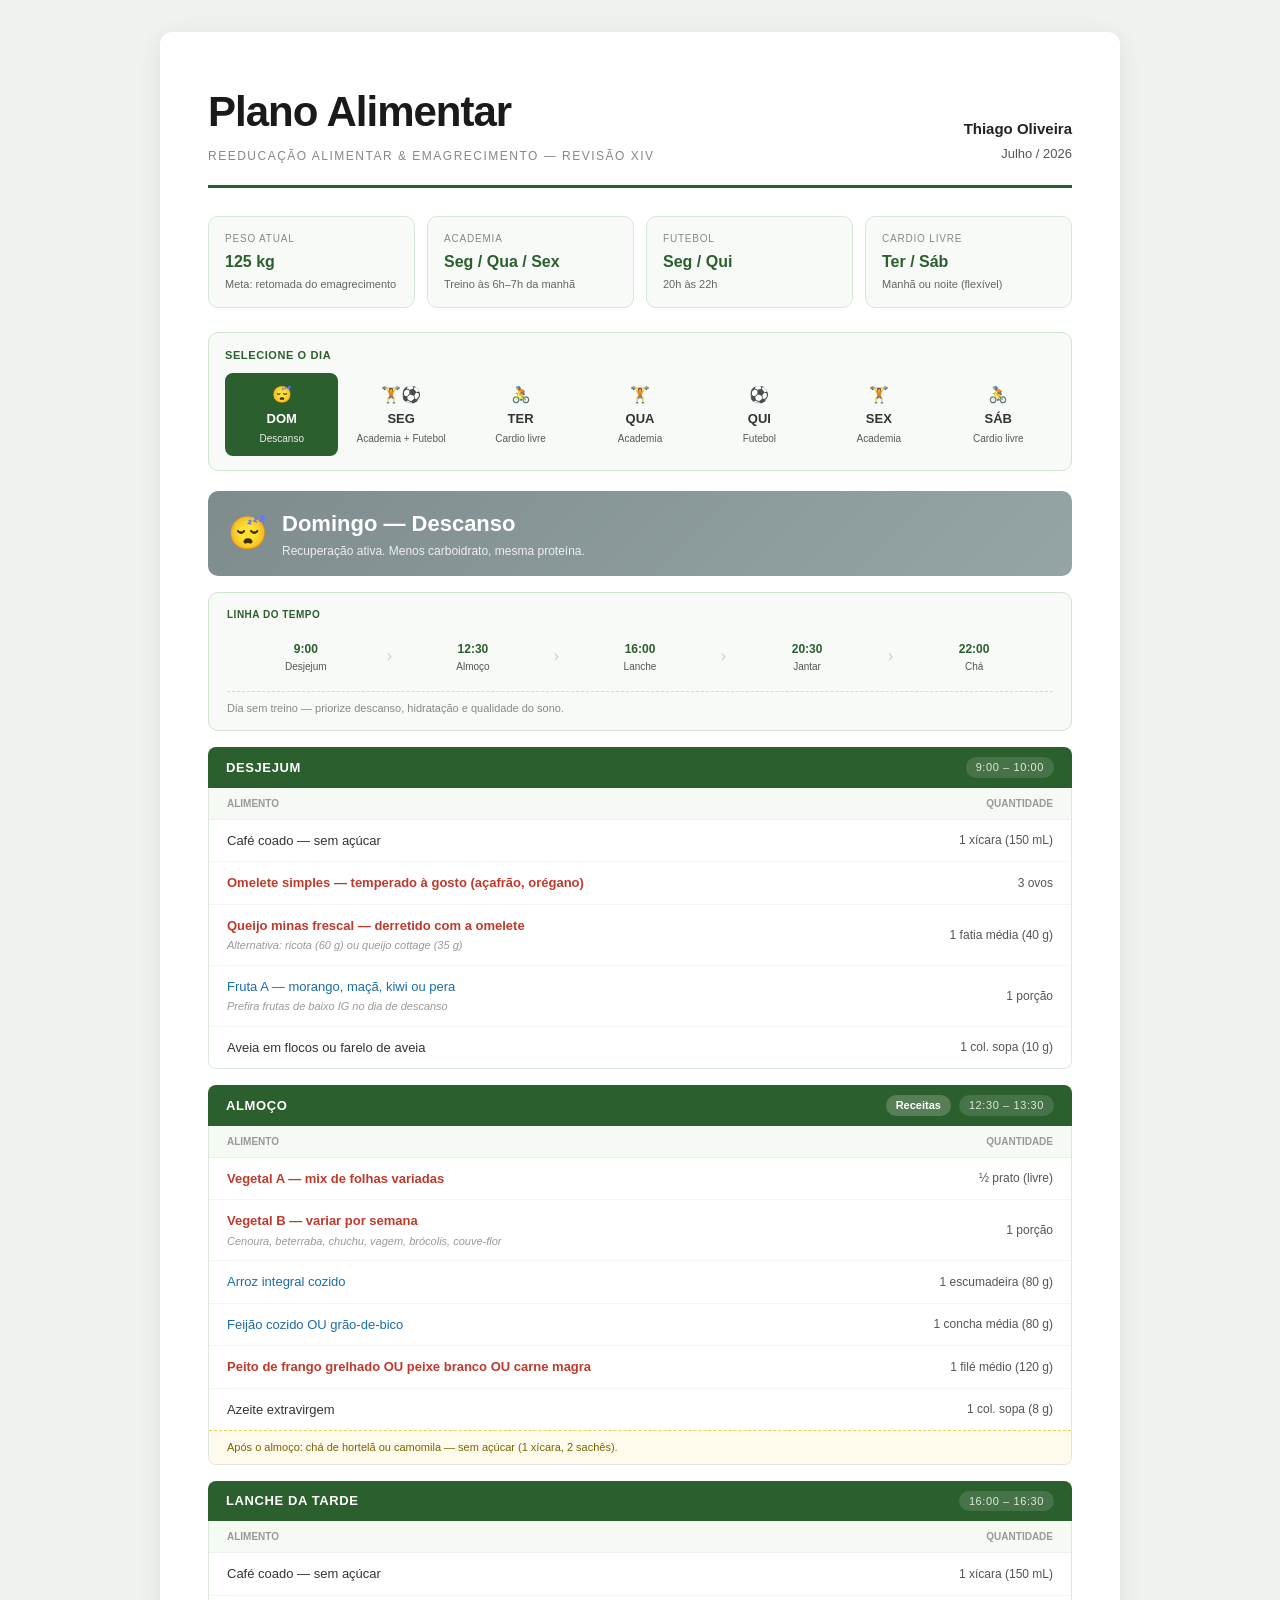
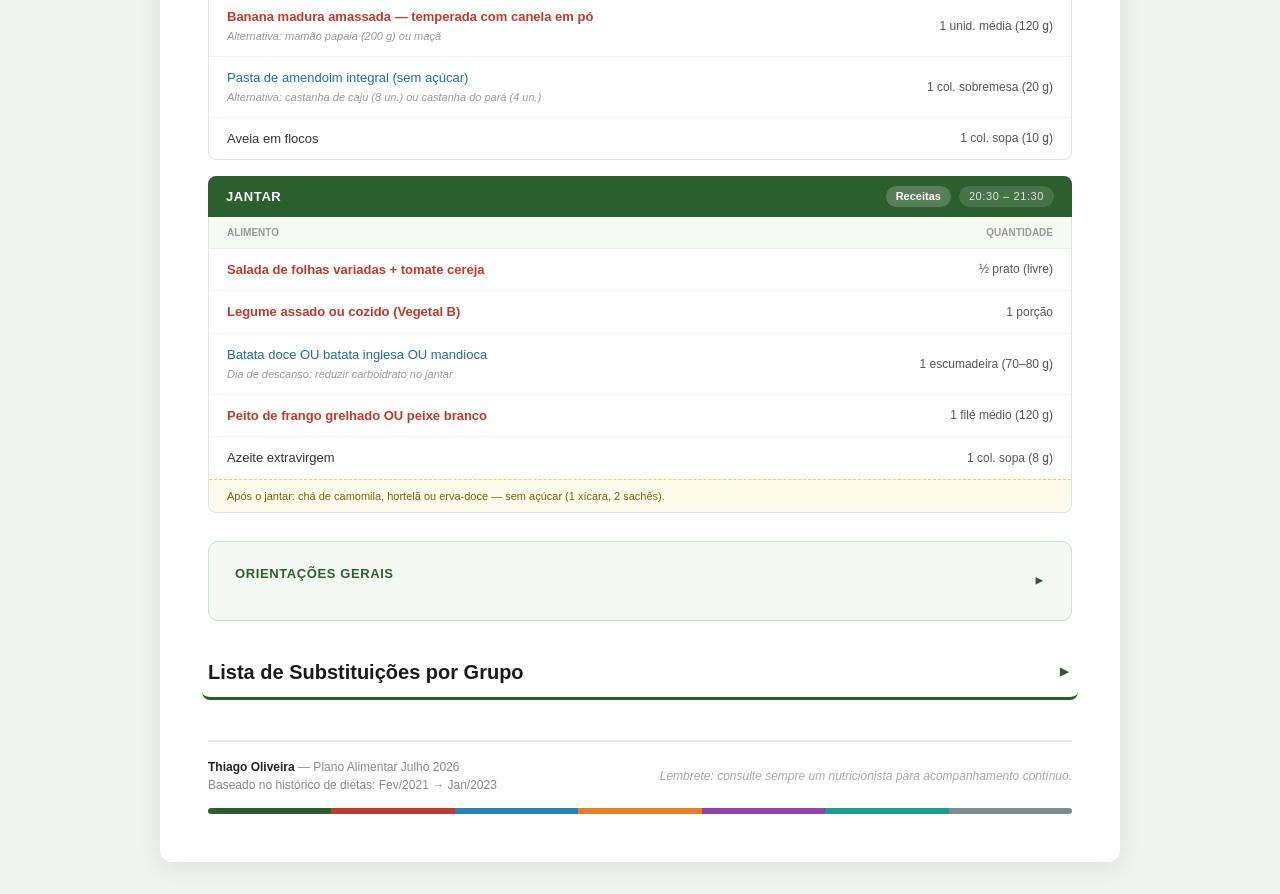
==== commit bef58ddc: "feat: add recipe guide and meal links Co-authored-by: Cursor <cursoragent@cursor.com>" ====
--- a/index.html
+++ b/index.html
@@ -135,6 +135,15 @@
             font-size: 11px; font-weight: 400; opacity: 0.85;
             background: rgba(255,255,255,0.15); padding: 2px 10px; border-radius: 12px;
         }
+        .sec-title .sec-right {
+            display: flex; align-items: center; gap: 8px; margin-left: auto;
+        }
+        .sec-title .recipes-link {
+            font-size: 11px; font-weight: 600; color: #fff; text-decoration: none;
+            background: rgba(255,255,255,0.2); padding: 2px 10px; border-radius: 12px;
+            text-transform: none; letter-spacing: 0;
+        }
+        .sec-title .recipes-link:hover { background: rgba(255,255,255,0.35); }
 
         /* ── Meal block ── */
         .meal { border: 1px solid #dde8dd; border-top: none; border-radius: 0 0 8px 8px; overflow: hidden; margin-bottom: 2px; }
@@ -333,7 +342,7 @@
             </tbody>
         </table></div>
 
-        <div class="sec-title">Almoço<span class="timing">12:30 – 13:30</span></div>
+        <div class="sec-title">Almoço<span class="sec-right"><a class="recipes-link" href="receitas-jul2026.html">Receitas</a><span class="timing">12:30 – 13:30</span></span></div>
         <div class="meal"><table>
             <thead><tr><th>Alimento</th><th class="r">Quantidade</th></tr></thead>
             <tbody>
@@ -357,7 +366,7 @@
             </tbody>
         </table></div>
 
-        <div class="sec-title">Jantar<span class="timing">20:30 – 21:30</span></div>
+        <div class="sec-title">Jantar<span class="sec-right"><a class="recipes-link" href="receitas-jul2026.html">Receitas</a><span class="timing">20:30 – 21:30</span></span></div>
         <div class="meal"><table>
             <thead><tr><th>Alimento</th><th class="r">Quantidade</th></tr></thead>
             <tbody>
@@ -421,7 +430,7 @@
             </tbody>
         </table><div class="note green">Ovos + queijo + whey = ~55 g de proteína. Suficiente para fechar a janela anabólica da academia e sustentar até o almoço.</div></div>
 
-        <div class="sec-title">Almoço — carbo reforçado para o futebol<span class="timing">12:30 – 13:30</span></div>
+        <div class="sec-title">Almoço — carbo reforçado para o futebol<span class="sec-right"><a class="recipes-link" href="receitas-jul2026.html">Receitas</a><span class="timing">12:30 – 13:30</span></span></div>
         <div class="meal"><table>
             <thead><tr><th>Alimento</th><th class="r">Quantidade</th></tr></thead>
             <tbody>
@@ -528,7 +537,7 @@
             </tbody>
         </table><div class="note">Cardio leve não exige whey no pós-treino — os ovos + queijo são suficientes. Se a sessão for intensa (>45 min de alta intensidade), adicione ½ dose de whey (15 g) misturado na aveia.</div></div>
 
-        <div class="sec-title">Almoço<span class="timing">12:30 – 13:30</span></div>
+        <div class="sec-title">Almoço<span class="sec-right"><a class="recipes-link" href="receitas-jul2026.html">Receitas</a><span class="timing">12:30 – 13:30</span></span></div>
         <div class="meal"><table>
             <thead><tr><th>Alimento</th><th class="r">Quantidade</th></tr></thead>
             <tbody>
@@ -551,7 +560,7 @@
             </tbody>
         </table></div>
 
-        <div class="sec-title">Jantar<span class="timing">20:30 – 21:30</span></div>
+        <div class="sec-title">Jantar<span class="sec-right"><a class="recipes-link" href="receitas-jul2026.html">Receitas</a><span class="timing">20:30 – 21:30</span></span></div>
         <div class="meal"><table>
             <thead><tr><th>Alimento</th><th class="r">Quantidade</th></tr></thead>
             <tbody>
@@ -610,7 +619,7 @@
             </tbody>
         </table><div class="note green">~55 g de proteína nessa refeição. Suficiente para fechar a janela anabólica.</div></div>
 
-        <div class="sec-title">Almoço<span class="timing">12:30 – 13:30</span></div>
+        <div class="sec-title">Almoço<span class="sec-right"><a class="recipes-link" href="receitas-jul2026.html">Receitas</a><span class="timing">12:30 – 13:30</span></span></div>
         <div class="meal"><table>
             <thead><tr><th>Alimento</th><th class="r">Quantidade</th></tr></thead>
             <tbody>
@@ -633,7 +642,7 @@
             </tbody>
         </table><div class="note">Opcional. Se não sentir fome, vá direto ao jantar.</div></div>
 
-        <div class="sec-title">Jantar<span class="timing">20:30 – 21:30</span></div>
+        <div class="sec-title">Jantar<span class="sec-right"><a class="recipes-link" href="receitas-jul2026.html">Receitas</a><span class="timing">20:30 – 21:30</span></span></div>
         <div class="meal"><table>
             <thead><tr><th>Alimento</th><th class="r">Quantidade</th></tr></thead>
             <tbody>
@@ -683,7 +692,7 @@
             </tbody>
         </table><div class="note">Sem whey no desjejum — hoje o shake vai no pós-jogo (22h).</div></div>
 
-        <div class="sec-title">Almoço — carbo reforçado para o futebol<span class="timing">12:30 – 13:30</span></div>
+        <div class="sec-title">Almoço — carbo reforçado para o futebol<span class="sec-right"><a class="recipes-link" href="receitas-jul2026.html">Receitas</a><span class="timing">12:30 – 13:30</span></span></div>
         <div class="meal"><table>
             <thead><tr><th>Alimento</th><th class="r">Quantidade</th></tr></thead>
             <tbody>
@@ -786,7 +795,7 @@
             </tbody>
         </table></div>
 
-        <div class="sec-title">Almoço<span class="timing">12:30 – 13:30</span></div>
+        <div class="sec-title">Almoço<span class="sec-right"><a class="recipes-link" href="receitas-jul2026.html">Receitas</a><span class="timing">12:30 – 13:30</span></span></div>
         <div class="meal"><table>
             <thead><tr><th>Alimento</th><th class="r">Quantidade</th></tr></thead>
             <tbody>
@@ -808,7 +817,7 @@
             </tbody>
         </table><div class="note">Opcional. Se não sentir fome, vá direto ao jantar.</div></div>
 
-        <div class="sec-title">Jantar<span class="timing">20:30 – 21:30</span></div>
+        <div class="sec-title">Jantar<span class="sec-right"><a class="recipes-link" href="receitas-jul2026.html">Receitas</a><span class="timing">20:30 – 21:30</span></span></div>
         <div class="meal"><table>
             <tbody>
                 <tr><td><span class="hl">Salada de folhas variadas + tomate cereja</span></td><td class="qty">½ prato (livre)</td></tr>
@@ -865,7 +874,7 @@
             </tbody>
         </table></div>
 
-        <div class="sec-title">Almoço<span class="timing">12:30 – 13:30</span></div>
+        <div class="sec-title">Almoço<span class="sec-right"><a class="recipes-link" href="receitas-jul2026.html">Receitas</a><span class="timing">12:30 – 13:30</span></span></div>
         <div class="meal"><table>
             <thead><tr><th>Alimento</th><th class="r">Quantidade</th></tr></thead>
             <tbody>
@@ -887,7 +896,7 @@
             </tbody>
         </table></div>
 
-        <div class="sec-title">Jantar<span class="timing">20:30 – 21:30</span></div>
+        <div class="sec-title">Jantar<span class="sec-right"><a class="recipes-link" href="receitas-jul2026.html">Receitas</a><span class="timing">20:30 – 21:30</span></span></div>
         <div class="meal"><table>
             <tbody>
                 <tr><td><span class="hl">Salada de folhas variadas + tomate cereja</span></td><td class="qty">½ prato (livre)</td></tr>
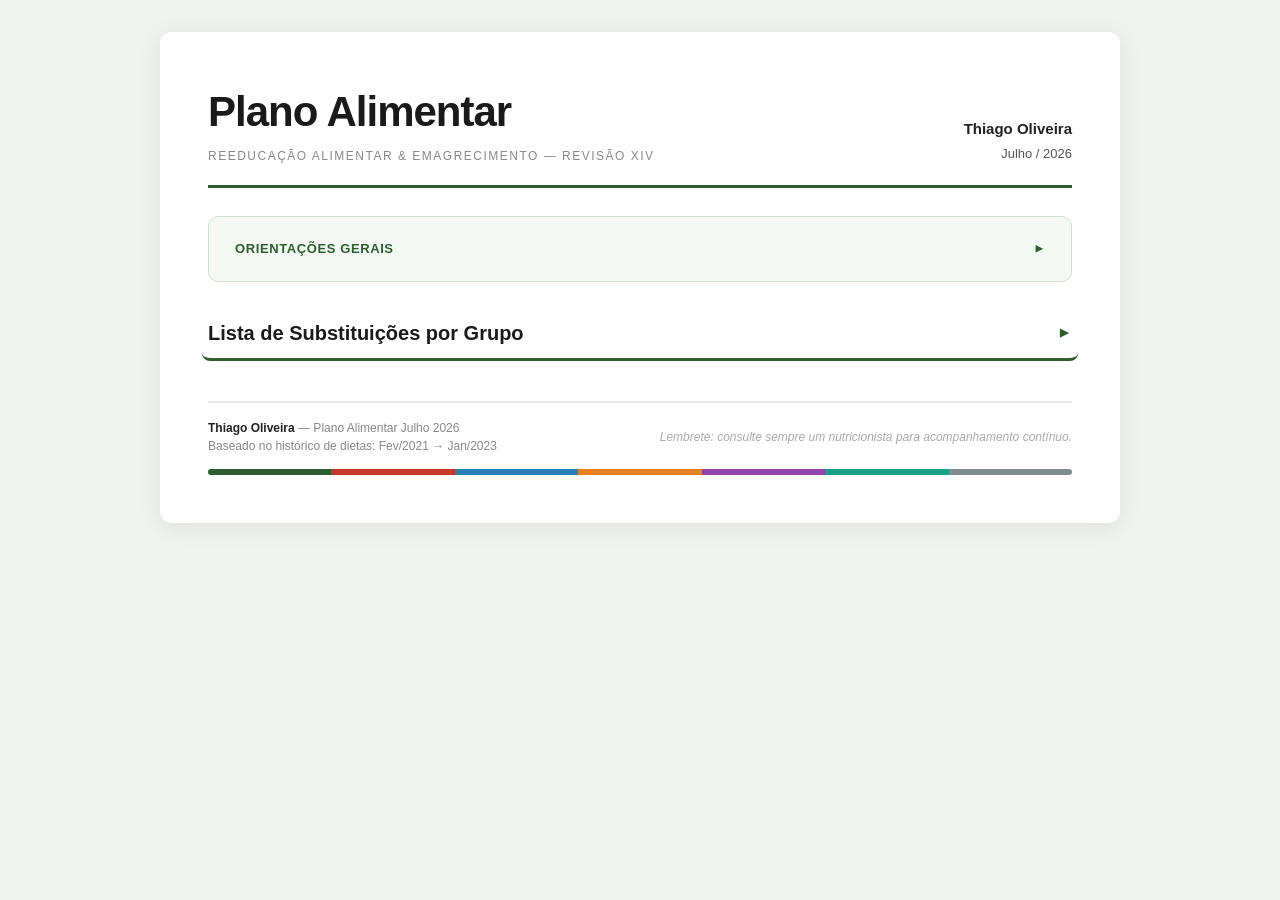
==== commit bae40fc5: "refactor: componentize meal plan pages Co-authored-by: Cursor <cursoragent@cursor.com>" ====
--- a/index.html
+++ b/index.html
@@ -4,232 +4,16 @@
     <meta charset="UTF-8">
     <meta name="viewport" content="width=device-width, initial-scale=1.0">
     <title>Plano Alimentar – Thiago Oliveira – Julho 2026</title>
-    <style>
-        * { margin: 0; padding: 0; box-sizing: border-box; }
-
-        body {
-            font-family: 'Segoe UI', Arial, sans-serif;
-            background: #f0f2f0;
-            color: #333;
-            line-height: 1.5;
-        }
-
-        .page {
-            max-width: 960px;
-            margin: 32px auto;
-            background: #fff;
-            padding: 48px;
-            border-radius: 12px;
-            box-shadow: 0 4px 24px rgba(0,0,0,0.08);
-        }
-
-        /* ── Header ── */
-        .header {
-            display: flex;
-            justify-content: space-between;
-            align-items: flex-end;
-            padding-bottom: 20px;
-            border-bottom: 3px solid #2c5f2e;
-            margin-bottom: 28px;
-        }
-        .header h1 { font-size: 42px; font-weight: 800; color: #1a1a1a; letter-spacing: -1px; }
-        .header .sub { font-size: 12px; color: #888; text-transform: uppercase; letter-spacing: 1.5px; margin-top: 4px; }
-        .header-right { text-align: right; font-size: 13px; color: #555; line-height: 1.8; }
-        .header-right strong { color: #222; font-size: 15px; }
-
-        /* ── Info bar ── */
-        .info-bar { display: grid; grid-template-columns: repeat(4, 1fr); gap: 12px; margin-bottom: 24px; }
-        .info-card { background: #f7faf7; border: 1px solid #d8e8d8; border-radius: 10px; padding: 14px 16px; }
-        .info-card .lbl { font-size: 10px; text-transform: uppercase; color: #888; letter-spacing: 0.8px; margin-bottom: 4px; }
-        .info-card .val { font-size: 16px; font-weight: 700; color: #2c5f2e; }
-        .info-card .val-sub { font-size: 11px; color: #666; margin-top: 2px; }
-
-        /* ── Semana visual ── */
-        .semana {
-            background: #f7faf7;
-            border: 1px solid #d0e4d0;
-            border-radius: 10px;
-            padding: 14px 16px;
-            margin-bottom: 20px;
-            font-size: 12px;
-        }
-        .semana-title { font-weight: 700; color: #2c5f2e; text-transform: uppercase; letter-spacing: 0.6px; margin-bottom: 10px; font-size: 11px; }
-        .semana-grid { display: grid; grid-template-columns: repeat(7, 1fr); gap: 6px; }
-        .semana-dia {
-            text-align: center;
-            padding: 8px 4px;
-            border-radius: 8px;
-            cursor: pointer;
-            border: 2px solid transparent;
-            transition: all 0.15s;
-        }
-        .semana-dia:hover { background: #e8f5e9; }
-        .semana-dia.active { background: #2c5f2e; color: #fff; border-color: #2c5f2e; }
-        .semana-dia.today:not(.active) { border-color: #2c5f2e; }
-        .semana-dia .sd-nome { font-weight: 700; font-size: 13px; }
-        .semana-dia .sd-tipo { font-size: 10px; margin-top: 2px; opacity: 0.8; }
-        .semana-dia .sd-icon { font-size: 16px; margin-bottom: 2px; }
-        .semana-dia.active .sd-tipo { opacity: 0.9; }
-
-        /* ── Day plan ── */
-        .day-plan { display: none; }
-        .day-plan.active { display: block; }
-
-        .day-header {
-            display: flex;
-            align-items: center;
-            gap: 14px;
-            padding: 16px 20px;
-            border-radius: 10px;
-            margin-bottom: 16px;
-        }
-        .day-header .dh-icon { font-size: 32px; }
-        .day-header .dh-title { font-size: 22px; font-weight: 800; color: #fff; }
-        .day-header .dh-sub { font-size: 12px; color: rgba(255,255,255,0.85); margin-top: 2px; }
-        .bg-duplo   { background: linear-gradient(135deg, #1a3f1c, #c0392b); }
-        .bg-academia { background: linear-gradient(135deg, #2c5f2e, #1a7a1c); }
-        .bg-futebol  { background: linear-gradient(135deg, #e67e22, #c0392b); }
-        .bg-cardio   { background: linear-gradient(135deg, #2980b9, #16a085); }
-        .bg-descanso { background: linear-gradient(135deg, #7f8c8d, #95a5a6); }
-
-        /* ── Timeline ── */
-        .timeline {
-            background: #f7faf7;
-            border: 1px solid #d0e4d0;
-            border-radius: 10px;
-            padding: 14px 18px;
-            margin-bottom: 16px;
-            font-size: 11px;
-        }
-        .timeline-title { font-weight: 700; color: #2c5f2e; text-transform: uppercase; letter-spacing: 0.5px; margin-bottom: 10px; font-size: 10px; }
-        .timeline-row { display: flex; align-items: stretch; flex-wrap: wrap; gap: 0; }
-        .tl-item { flex: 1; min-width: 80px; text-align: center; padding: 8px 4px; }
-        .tl-item .tl-hora { font-weight: 700; color: #2c5f2e; font-size: 12px; }
-        .tl-item .tl-label { font-size: 10px; color: #555; margin-top: 2px; line-height: 1.3; }
-        .tl-item.destaque { background: #fff3e0; border-radius: 8px; }
-        .tl-item.destaque .tl-hora { color: #e67e22; }
-        .tl-item.jogo { background: #fce4ec; border-radius: 8px; }
-        .tl-item.jogo .tl-hora { color: #c0392b; }
-        .tl-sep { display: flex; align-items: center; color: #ccc; font-size: 16px; padding: 0 2px; }
-        .timeline-warn { margin-top: 10px; padding-top: 8px; border-top: 1px dashed #cde0cd; font-size: 11px; color: #888; }
-
-        /* ── Section title ── */
-        .sec-title {
-            background: #2c5f2e;
-            color: #fff;
-            padding: 10px 18px;
-            font-size: 13px;
-            font-weight: 700;
-            text-transform: uppercase;
-            letter-spacing: 0.6px;
-            border-radius: 8px 8px 0 0;
-            margin-top: 16px;
-            display: flex;
-            justify-content: space-between;
-            align-items: center;
-        }
-        .sec-title.laranja { background: #e67e22; }
-        .sec-title.azul    { background: #1565a0; }
-        .sec-title.escuro  { background: #1a3f1c; }
-        .sec-title .timing {
-            font-size: 11px; font-weight: 400; opacity: 0.85;
-            background: rgba(255,255,255,0.15); padding: 2px 10px; border-radius: 12px;
-        }
-        .sec-title .sec-right {
-            display: flex; align-items: center; gap: 8px; margin-left: auto;
-        }
-        .sec-title .recipes-link {
-            font-size: 11px; font-weight: 600; color: #fff; text-decoration: none;
-            background: rgba(255,255,255,0.2); padding: 2px 10px; border-radius: 12px;
-            text-transform: none; letter-spacing: 0;
-        }
-        .sec-title .recipes-link:hover { background: rgba(255,255,255,0.35); }
-
-        /* ── Meal block ── */
-        .meal { border: 1px solid #dde8dd; border-top: none; border-radius: 0 0 8px 8px; overflow: hidden; margin-bottom: 2px; }
-        .meal table { width: 100%; border-collapse: collapse; }
-        .meal table thead tr { background: #f5faf5; }
-        .meal table th { font-size: 10px; text-transform: uppercase; color: #999; padding: 8px 18px; text-align: left; font-weight: 600; border-bottom: 1px solid #eee; }
-        .meal table th.r { text-align: right; }
-        .meal table td { padding: 11px 18px; font-size: 13px; border-bottom: 1px solid #f4f4f4; vertical-align: middle; }
-        .meal table td.qty { text-align: right; color: #555; white-space: nowrap; font-size: 12px; }
-        .meal table td.qty.destaque { color: #c0392b; font-weight: 700; }
-        .meal table tbody tr:last-child td { border-bottom: none; }
-        .meal table tbody tr:hover { background: #f9fdf9; }
-
-        .hl  { color: #c0392b; font-weight: 600; }
-        .alt { color: #1a6da8; }
-        .opt { color: #999; font-style: italic; font-size: 11px; display: block; margin-top: 2px; }
-        .badge {
-            display: inline-block; font-size: 10px; font-weight: 700;
-            background: rgba(255,255,255,0.25); color: #fff; padding: 1px 8px;
-            border-radius: 10px; margin-left: 6px; vertical-align: middle;
-            text-transform: uppercase; letter-spacing: 0.4px;
-        }
-
-        .note { font-size: 11px; color: #7a6300; background: #fffbec; border-top: 1px dashed #e8d060; padding: 8px 18px; }
-        .note.green { color: #2c5f2e; background: #f0f9f0; border-top-color: #a0d0a0; }
-        .note.orange { color: #7a4000; background: #fff3e0; border-top-color: #e8b060; }
-        .note.red { color: #7a0000; background: #fff0f0; border-top-color: #e88080; }
-
-        /* ── Obs ── */
-        .obs { margin-top: 28px; background: #f4f9f4; border: 1px solid #cfe0cf; border-radius: 10px; padding: 22px 26px; }
-        .obs h3 { font-size: 13px; font-weight: 700; text-transform: uppercase; color: #2c5f2e; letter-spacing: 0.6px; margin-bottom: 14px; }
-        .obs ul { list-style: none; }
-        .obs ul li { font-size: 13px; padding: 5px 0 5px 22px; position: relative; color: #444; }
-        .obs ul li::before { content: "✓"; color: #2c5f2e; font-weight: 700; position: absolute; left: 0; }
-
-        /* ── Substitutions ── */
-        .subs { margin-top: 36px; }
-        .subs h2 { font-size: 20px; font-weight: 800; color: #1a1a1a; padding-bottom: 10px; border-bottom: 3px solid #2c5f2e; margin-bottom: 20px; }
-        .sub-grid { display: grid; grid-template-columns: repeat(3, 1fr); gap: 16px; }
-        .sub-card { border: 1px solid #e0e0e0; border-radius: 10px; overflow: hidden; }
-        .sub-head { padding: 10px 14px; font-weight: 700; font-size: 11px; text-transform: uppercase; letter-spacing: 0.6px; color: #fff; }
-        .sub-head.g1 { background: #2c5f2e; }
-        .sub-head.g2 { background: #16a085; }
-        .sub-head.g3 { background: #e67e22; }
-        .sub-head.g4 { background: #c0392b; }
-        .sub-head.g5 { background: #8e44ad; }
-        .sub-head.g6 { background: #2980b9; }
-        .sub-head.g7 { background: #7f8c8d; }
-        .sub-head.g8 { background: #d35400; }
-        .sub-card table { width: 100%; border-collapse: collapse; }
-        .sub-card table tr:nth-child(even) { background: #fafafa; }
-        .sub-card table td { padding: 6px 12px; font-size: 11.5px; border-bottom: 1px solid #f2f2f2; }
-        .sub-card table td:last-child { text-align: right; color: #666; }
-        .sub-card table td.sect { background: #f0f0f0; font-weight: 700; font-size: 10px; text-transform: uppercase; color: #555; letter-spacing: 0.5px; }
-
-        /* ── Footer ── */
-        .footer { margin-top: 40px; padding-top: 16px; border-top: 2px solid #e8e8e8; display: flex; justify-content: space-between; align-items: center; font-size: 12px; color: #888; }
-        .color-bar { display: flex; height: 6px; border-radius: 3px; overflow: hidden; margin-top: 14px; }
-        .color-bar div { flex: 1; }
-
-        /* ── Colapsável ── */
-        .coll-hd { cursor: pointer; display: flex; justify-content: space-between; align-items: center; user-select: none; border-radius: 8px; padding: 4px 6px; margin: -4px -6px; }
-        .coll-hd:hover { background: rgba(44,95,46,0.06); }
-        .coll-icon { font-size: 13px; color: #2c5f2e; transition: transform 0.2s; flex-shrink: 0; margin-left: 10px; }
-        .collapsible-section.collapsed .coll-body { display: none; }
-        .collapsible-section.collapsed .coll-icon { transform: rotate(-90deg); }
-        .coll-hd .coll-label { font-size: 11px; color: #888; font-weight: 400; text-transform: none; letter-spacing: 0; margin-left: 10px; }
-
-        @media print {
-            .semana-grid { display: none; }
-            .day-plan { display: block !important; }
-            body { background: white; }
-            .page { margin: 0; border-radius: 0; box-shadow: none; padding: 28px; }
-        }
-        @media (max-width: 640px) {
-            .info-bar { grid-template-columns: repeat(2, 1fr); }
-            .sub-grid { grid-template-columns: 1fr; }
-            .page { padding: 20px; }
-            .semana-grid { grid-template-columns: repeat(4, 1fr); }
-        }
-    </style>
+    <link rel="stylesheet" href="css/shared.css">
+    <link rel="stylesheet" href="css/index.css">
+    <link rel="stylesheet" href="components/meal-section/meal-section.css">
+    <link rel="stylesheet" href="components/meal-planner/meal-planner.css">
+    <link rel="stylesheet" href="components/collapsible-panel/collapsible-panel.css">
+    <link rel="stylesheet" href="components/substitution-grid/substitution-grid.css">
 </head>
 <body>
 <div class="page">
 
-    <!-- Header -->
     <div class="header">
         <div>
             <h1>Plano Alimentar</h1>
@@ -241,858 +25,34 @@
         </div>
     </div>
 
-    <!-- Info bar -->
-    <div class="info-bar">
-        <div class="info-card">
-            <div class="lbl">Peso Atual</div>
-            <div class="val">125 kg</div>
-            <div class="val-sub">Meta: retomada do emagrecimento</div>
+    <meal-planner></meal-planner>
+
+    <collapsible-panel class="obs" title="Orientações Gerais" source="guidelines" collapsed></collapsible-panel>
+
+    <collapsible-panel class="subs" variant="subs" title="Lista de Substituições por Grupo" collapsed>
+        <substitution-grid></substitution-grid>
+    </collapsible-panel>
+
+    <div class="footer">
+        <div>
+            <strong>Thiago Oliveira</strong> — Plano Alimentar Julho 2026<br>
+            Baseado no histórico de dietas: Fev/2021 → Jan/2023
         </div>
-        <div class="info-card">
-            <div class="lbl">Academia</div>
-            <div class="val">Seg / Qua / Sex</div>
-            <div class="val-sub">Treino às 6h–7h da manhã</div>
-        </div>
-        <div class="info-card">
-            <div class="lbl">Futebol</div>
-            <div class="val">Seg / Qui</div>
-            <div class="val-sub">20h às 22h</div>
-        </div>
-        <div class="info-card">
-            <div class="lbl">Cardio livre</div>
-            <div class="val">Ter / Sáb</div>
-            <div class="val-sub">Manhã ou noite (flexível)</div>
+        <div class="footer-note">
+            <em>Lembrete: consulte sempre um nutricionista para acompanhamento contínuo.</em>
         </div>
     </div>
 
-    <!-- Seletor de dias -->
-    <div class="semana">
-        <div class="semana-title">Selecione o dia</div>
-        <div class="semana-grid">
-            <div class="semana-dia" id="btn-dom" onclick="showDay('dom', 0)">
-                <div class="sd-icon">😴</div>
-                <div class="sd-nome">DOM</div>
-                <div class="sd-tipo">Descanso</div>
-            </div>
-            <div class="semana-dia" id="btn-seg" onclick="showDay('seg', 1)">
-                <div class="sd-icon">🏋️⚽</div>
-                <div class="sd-nome">SEG</div>
-                <div class="sd-tipo">Academia + Futebol</div>
-            </div>
-            <div class="semana-dia" id="btn-ter" onclick="showDay('ter', 2)">
-                <div class="sd-icon">🚴</div>
-                <div class="sd-nome">TER</div>
-                <div class="sd-tipo">Cardio livre</div>
-            </div>
-            <div class="semana-dia" id="btn-qua" onclick="showDay('qua', 3)">
-                <div class="sd-icon">🏋️</div>
-                <div class="sd-nome">QUA</div>
-                <div class="sd-tipo">Academia</div>
-            </div>
-            <div class="semana-dia" id="btn-qui" onclick="showDay('qui', 4)">
-                <div class="sd-icon">⚽</div>
-                <div class="sd-nome">QUI</div>
-                <div class="sd-tipo">Futebol</div>
-            </div>
-            <div class="semana-dia" id="btn-sex" onclick="showDay('sex', 5)">
-                <div class="sd-icon">🏋️</div>
-                <div class="sd-nome">SEX</div>
-                <div class="sd-tipo">Academia</div>
-            </div>
-            <div class="semana-dia" id="btn-sab" onclick="showDay('sab', 6)">
-                <div class="sd-icon">🚴</div>
-                <div class="sd-nome">SÁB</div>
-                <div class="sd-tipo">Cardio livre</div>
-            </div>
-        </div>
-    </div>
-
-    <!-- ═══════════════════════ DOMINGO — DESCANSO ═══════════════════════ -->
-    <div id="dom" class="day-plan">
-        <div class="day-header bg-descanso">
-            <div class="dh-icon">😴</div>
-            <div><div class="dh-title">Domingo — Descanso</div><div class="dh-sub">Recuperação ativa. Menos carboidrato, mesma proteína.</div></div>
-        </div>
-
-        <div class="timeline">
-            <div class="timeline-title">Linha do tempo</div>
-            <div class="timeline-row">
-                <div class="tl-item"><div class="tl-hora">9:00</div><div class="tl-label">Desjejum</div></div>
-                <div class="tl-sep">›</div>
-                <div class="tl-item"><div class="tl-hora">12:30</div><div class="tl-label">Almoço</div></div>
-                <div class="tl-sep">›</div>
-                <div class="tl-item"><div class="tl-hora">16:00</div><div class="tl-label">Lanche</div></div>
-                <div class="tl-sep">›</div>
-                <div class="tl-item"><div class="tl-hora">20:30</div><div class="tl-label">Jantar</div></div>
-                <div class="tl-sep">›</div>
-                <div class="tl-item"><div class="tl-hora">22:00</div><div class="tl-label">Chá</div></div>
-            </div>
-            <div class="timeline-warn">Dia sem treino — priorize descanso, hidratação e qualidade do sono.</div>
-        </div>
-
-        <div class="sec-title">Desjejum<span class="timing">9:00 – 10:00</span></div>
-        <div class="meal"><table>
-            <thead><tr><th>Alimento</th><th class="r">Quantidade</th></tr></thead>
-            <tbody>
-                <tr><td>Café coado — sem açúcar</td><td class="qty">1 xícara (150 mL)</td></tr>
-                <tr><td><span class="hl">Omelete simples — temperado à gosto (açafrão, orégano)</span></td><td class="qty">3 ovos</td></tr>
-                <tr><td><span class="hl">Queijo minas frescal — derretido com a omelete</span><span class="opt">Alternativa: ricota (60 g) ou queijo cottage (35 g)</span></td><td class="qty">1 fatia média (40 g)</td></tr>
-                <tr><td><span class="alt">Fruta A — morango, maçã, kiwi ou pera</span><span class="opt">Prefira frutas de baixo IG no dia de descanso</span></td><td class="qty">1 porção</td></tr>
-                <tr><td>Aveia em flocos ou farelo de aveia</td><td class="qty">1 col. sopa (10 g)</td></tr>
-            </tbody>
-        </table></div>
-
-        <div class="sec-title">Almoço<span class="sec-right"><a class="recipes-link" href="receitas-jul2026.html">Receitas</a><span class="timing">12:30 – 13:30</span></span></div>
-        <div class="meal"><table>
-            <thead><tr><th>Alimento</th><th class="r">Quantidade</th></tr></thead>
-            <tbody>
-                <tr><td><span class="hl">Vegetal A — mix de folhas variadas</span></td><td class="qty">½ prato (livre)</td></tr>
-                <tr><td><span class="hl">Vegetal B — variar por semana</span><span class="opt">Cenoura, beterraba, chuchu, vagem, brócolis, couve-flor</span></td><td class="qty">1 porção</td></tr>
-                <tr><td><span class="alt">Arroz integral cozido</span></td><td class="qty">1 escumadeira (80 g)</td></tr>
-                <tr><td><span class="alt">Feijão cozido OU grão-de-bico</span></td><td class="qty">1 concha média (80 g)</td></tr>
-                <tr><td><span class="hl">Peito de frango grelhado OU peixe branco OU carne magra</span></td><td class="qty">1 filé médio (120 g)</td></tr>
-                <tr><td>Azeite extravirgem</td><td class="qty">1 col. sopa (8 g)</td></tr>
-            </tbody>
-        </table><div class="note">Após o almoço: chá de hortelã ou camomila — sem açúcar (1 xícara, 2 sachês).</div></div>
-
-        <div class="sec-title">Lanche da Tarde<span class="timing">16:00 – 16:30</span></div>
-        <div class="meal"><table>
-            <thead><tr><th>Alimento</th><th class="r">Quantidade</th></tr></thead>
-            <tbody>
-                <tr><td>Café coado — sem açúcar</td><td class="qty">1 xícara (150 mL)</td></tr>
-                <tr><td><span class="hl">Banana madura amassada — temperada com canela em pó</span><span class="opt">Alternativa: mamão papaia (200 g) ou maçã</span></td><td class="qty">1 unid. média (120 g)</td></tr>
-                <tr><td><span class="alt">Pasta de amendoim integral (sem açúcar)</span><span class="opt">Alternativa: castanha de caju (8 un.) ou castanha do pará (4 un.)</span></td><td class="qty">1 col. sobremesa (20 g)</td></tr>
-                <tr><td>Aveia em flocos</td><td class="qty">1 col. sopa (10 g)</td></tr>
-            </tbody>
-        </table></div>
-
-        <div class="sec-title">Jantar<span class="sec-right"><a class="recipes-link" href="receitas-jul2026.html">Receitas</a><span class="timing">20:30 – 21:30</span></span></div>
-        <div class="meal"><table>
-            <thead><tr><th>Alimento</th><th class="r">Quantidade</th></tr></thead>
-            <tbody>
-                <tr><td><span class="hl">Salada de folhas variadas + tomate cereja</span></td><td class="qty">½ prato (livre)</td></tr>
-                <tr><td><span class="hl">Legume assado ou cozido (Vegetal B)</span></td><td class="qty">1 porção</td></tr>
-                <tr><td><span class="alt">Batata doce OU batata inglesa OU mandioca</span><span class="opt">Dia de descanso: reduzir carboidrato no jantar</span></td><td class="qty">1 escumadeira (70–80 g)</td></tr>
-                <tr><td><span class="hl">Peito de frango grelhado OU peixe branco</span></td><td class="qty">1 filé médio (120 g)</td></tr>
-                <tr><td>Azeite extravirgem</td><td class="qty">1 col. sopa (8 g)</td></tr>
-            </tbody>
-        </table><div class="note">Após o jantar: chá de camomila, hortelã ou erva-doce — sem açúcar (1 xícara, 2 sachês).</div></div>
-    </div>
-
-    <!-- ═══════════════════════ SEGUNDA — ACADEMIA + FUTEBOL ═══════════════════════ -->
-    <div id="seg" class="day-plan">
-        <div class="day-header bg-duplo">
-            <div class="dh-icon">🏋️⚽</div>
-            <div><div class="dh-title">Segunda — Academia + Futebol</div><div class="dh-sub">Dia duplo: maior gasto energético da semana. Não pule nenhuma refeição.</div></div>
-        </div>
-
-        <div class="timeline">
-            <div class="timeline-title">Linha do tempo</div>
-            <div class="timeline-row">
-                <div class="tl-item"><div class="tl-hora">5:30</div><div class="tl-label">Pré-academia<br>banana + café</div></div>
-                <div class="tl-sep">›</div>
-                <div class="tl-item"><div class="tl-hora">6–7h</div><div class="tl-label">🏋️ Academia</div></div>
-                <div class="tl-sep">›</div>
-                <div class="tl-item"><div class="tl-hora">7:30</div><div class="tl-label">Desjejum<br>+ whey</div></div>
-                <div class="tl-sep">›</div>
-                <div class="tl-item destaque"><div class="tl-hora">12:30</div><div class="tl-label">Almoço<br>+carbo</div></div>
-                <div class="tl-sep">›</div>
-                <div class="tl-item"><div class="tl-hora">16:00</div><div class="tl-label">Lanche<br>completo</div></div>
-                <div class="tl-sep">›</div>
-                <div class="tl-item destaque"><div class="tl-hora">19:00</div><div class="tl-label">Top-up<br>só banana</div></div>
-                <div class="tl-sep">›</div>
-                <div class="tl-item jogo"><div class="tl-hora">20–22h</div><div class="tl-label">⚽ Futebol</div></div>
-                <div class="tl-sep">›</div>
-                <div class="tl-item"><div class="tl-hora">22:00</div><div class="tl-label">Pós-jogo<br>+ whey</div></div>
-            </div>
-            <div class="timeline-warn">⚠️ Nada sólido entre 19:30 e o fim do jogo. Resolve o histórico de comer perto do futebol.</div>
-        </div>
-
-        <div class="sec-title">Pré-Academia — antes de sair de casa<span class="timing">5:30</span></div>
-        <div class="meal"><table>
-            <thead><tr><th>Alimento</th><th class="r">Quantidade</th></tr></thead>
-            <tbody>
-                <tr><td>Café coado — sem açúcar</td><td class="qty">1 xícara (150 mL)</td></tr>
-                <tr><td><span class="hl">Banana assada no micro-ondas — temperada com canela em pó</span></td><td class="qty">1 unid. média (120 g)</td></tr>
-            </tbody>
-        </table></div>
-
-        <div class="sec-title escuro">Desjejum + Pós-Academia <span class="badge">refeição fundida</span><span class="timing">7:00 – 8:00</span></div>
-        <div class="meal"><table>
-            <thead><tr><th>Alimento</th><th class="r">Quantidade</th></tr></thead>
-            <tbody>
-                <tr><td>Café coado — sem açúcar</td><td class="qty">1 xícara (150 mL)</td></tr>
-                <tr><td><span class="hl">Ovos mexidos ou omelete — temperados à gosto</span></td><td class="qty">3 ovos</td></tr>
-                <tr><td><span class="hl">Queijo minas frescal ou muçarela — derretido com os ovos</span></td><td class="qty">1 fatia média (40 g)</td></tr>
-                <tr><td><span class="alt">Whey Protein Isolado — misturado na aveia com água</span><span class="opt">Marcas: Dymatize, ON, Essential, DUX, TrueWhey</span></td><td class="qty">30 g (1 dose)</td></tr>
-                <tr><td>Aveia em flocos</td><td class="qty">1 col. sopa (10 g)</td></tr>
-                <tr><td><span class="alt">Pão 100% integral (feito na torradeira)</span></td><td class="qty">1 fatia (25 g)</td></tr>
-            </tbody>
-        </table><div class="note green">Ovos + queijo + whey = ~55 g de proteína. Suficiente para fechar a janela anabólica da academia e sustentar até o almoço.</div></div>
-
-        <div class="sec-title">Almoço — carbo reforçado para o futebol<span class="sec-right"><a class="recipes-link" href="receitas-jul2026.html">Receitas</a><span class="timing">12:30 – 13:30</span></span></div>
-        <div class="meal"><table>
-            <thead><tr><th>Alimento</th><th class="r">Quantidade</th></tr></thead>
-            <tbody>
-                <tr><td><span class="hl">Vegetal A — mix de folhas variadas</span></td><td class="qty">½ prato (livre)</td></tr>
-                <tr><td><span class="hl">Vegetal B — variar por semana</span></td><td class="qty">1 porção</td></tr>
-                <tr><td><span class="alt">Arroz integral cozido</span><span class="opt">Porção maior — é a principal janela para carregar glicogênio pro futebol (7h antes do jogo)</span></td><td class="qty destaque">2 escumadeiras (150 g)</td></tr>
-                <tr><td><span class="alt">Feijão cozido (grão + caldo)</span></td><td class="qty">1 concha média (80 g)</td></tr>
-                <tr><td><span class="hl">Peito de frango grelhado OU peixe branco</span><span class="opt">Variar proteína ao longo da semana</span></td><td class="qty">1 filé grande (150 g)</td></tr>
-                <tr><td>Azeite extravirgem</td><td class="qty">1 col. sopa (8 g)</td></tr>
-            </tbody>
-        </table><div class="note">Após o almoço: chá de hortelã ou camomila. Hoje é o dia de mais gasto — o almoço reforçado é fundamental.</div></div>
-
-        <div class="sec-title">Lanche — 4h antes do futebol<span class="timing">16:00 – 16:30</span></div>
-        <div class="meal"><table>
-            <thead><tr><th>Alimento</th><th class="r">Quantidade</th></tr></thead>
-            <tbody>
-                <tr><td>Café coado — sem açúcar</td><td class="qty">1 xícara (150 mL)</td></tr>
-                <tr><td><span class="hl">Banana madura amassada — temperada com canela em pó</span></td><td class="qty">1 unid. média (120 g)</td></tr>
-                <tr><td><span class="alt">Pasta de amendoim integral</span><span class="opt">Gordura boa para energia de longa duração — importante para aguentar 2h de jogo</span></td><td class="qty">1 col. sobremesa (20 g)</td></tr>
-                <tr><td>Aveia em flocos</td><td class="qty">1 col. sopa (10 g)</td></tr>
-            </tbody>
-        </table><div class="note">Última refeição completa do dia. Não pule — é ela que sustenta a energia até o início do jogo.</div></div>
-
-        <div class="sec-title laranja">Top-up pré-futebol — só banana<span class="timing">19:00 – 19:15</span></div>
-        <div class="meal"><table>
-            <thead><tr><th>Alimento</th><th class="r">Quantidade</th></tr></thead>
-            <tbody>
-                <tr><td>Café coado — sem açúcar <span class="opt">Opcional — cafeína melhora o rendimento</span></td><td class="qty">1 xícara pequena (100 mL)</td></tr>
-                <tr><td><span class="hl">Banana madura</span><span class="opt">Só isso. É o suficiente para levantar a glicose sem pesar no estômago.</span></td><td class="qty">1 unid. pequena (90 g)</td></tr>
-            </tbody>
-        </table><div class="note orange"><strong>Pare aqui.</strong> Nada mais até o fim do jogo. A vontade de comer antes de jogar é ansiosa, não fisiológica — a banana já cuidou do combustível.</div></div>
-
-        <div class="sec-title azul">Durante o Futebol<span class="timing">20:00 – 22:00</span></div>
-        <div class="meal"><table>
-            <thead><tr><th>Alimento</th><th class="r">Quantidade</th></tr></thead>
-            <tbody>
-                <tr><td><strong>Água</strong><span class="opt">Tome nos intervalos e pausas. Desidratação é a principal causa de cãibra e queda de rendimento.</span></td><td class="qty">500–800 mL</td></tr>
-                <tr><td>Água de coco natural <span class="opt">Opcional no intervalo — reposição de eletrólitos. Use se sentir câimbra ou muito calor.</span></td><td class="qty">200 mL (se necessário)</td></tr>
-            </tbody>
-        </table></div>
-
-        <div class="sec-title escuro">Pós-Jogo — recuperação leve <span class="badge">sem carbo pesado</span><span class="timing">22:00 – 22:45</span></div>
-        <div class="meal"><table>
-            <thead><tr><th>Alimento</th><th class="r">Quantidade</th></tr></thead>
-            <tbody>
-                <tr><td><span class="alt">Whey Protein Isolado — com água</span><span class="opt">Tome assim que chegar em casa — o músculo precisa agora.</span></td><td class="qty">30 g + 250 mL água</td></tr>
-                <tr><td><span class="hl">Salada de folhas variadas + tomate cereja</span></td><td class="qty">½ prato (livre)</td></tr>
-                <tr><td><span class="hl">Peito de frango grelhado OU atum (sem azeite) OU 2 ovos cozidos</span></td><td class="qty">1 filé médio (120 g)</td></tr>
-                <tr><td>Azeite extravirgem</td><td class="qty">1 col. sopa (8 g)</td></tr>
-            </tbody>
-        </table><div class="note green">Sem arroz, sem batata, sem pão após 22h. O carbo agora seria armazenado como gordura — proteína + salada é o suficiente para recuperar e dormir bem.</div></div>
-
-        <div class="sec-title">Antes de dormir<span class="timing">22:45 – 23:00</span></div>
-        <div class="meal"><table>
-            <tbody>
-                <tr><td>Chá de camomila, hortelã ou erva-doce — sem açúcar<span class="opt">Baixa a adrenalina do jogo e facilita o sono — essencial para a recuperação muscular.</span></td><td class="qty">1 xícara (2 sachês)</td></tr>
-            </tbody>
-        </table></div>
-    </div>
-
-    <!-- ═══════════════════════ TERÇA — CARDIO LIVRE ═══════════════════════ -->
-    <div id="ter" class="day-plan">
-        <div class="day-header bg-cardio">
-            <div class="dh-icon">🚴</div>
-            <div><div class="dh-title">Terça — Cardio Livre</div><div class="dh-sub">Elíptico ou outra atividade moderada. Plano abaixo assume cardio pela manhã — ajuste o pré/pós se for à noite.</div></div>
-        </div>
-
-        <div class="timeline">
-            <div class="timeline-title">Linha do tempo — cardio pela manhã</div>
-            <div class="timeline-row">
-                <div class="tl-item destaque"><div class="tl-hora">Antes</div><div class="tl-label">Pré-cardio<br>banana + café</div></div>
-                <div class="tl-sep">›</div>
-                <div class="tl-item jogo"><div class="tl-hora">Cardio</div><div class="tl-label">🚴 Atividade<br>moderada</div></div>
-                <div class="tl-sep">›</div>
-                <div class="tl-item"><div class="tl-hora">Logo após</div><div class="tl-label">Desjejum<br>/ Pós-cardio</div></div>
-                <div class="tl-sep">›</div>
-                <div class="tl-item"><div class="tl-hora">12:30</div><div class="tl-label">Almoço</div></div>
-                <div class="tl-sep">›</div>
-                <div class="tl-item"><div class="tl-hora">16:00</div><div class="tl-label">Lanche</div></div>
-                <div class="tl-sep">›</div>
-                <div class="tl-item"><div class="tl-hora">20:30</div><div class="tl-label">Jantar</div></div>
-            </div>
-            <div class="timeline-warn">Se o cardio for à noite: faça o pré-cardio 40–60 min antes do treino e siga o modelo da quinta-feira para o restante do dia.</div>
-        </div>
-
-        <div class="sec-title">Pré-Cardio — antes de sair<span class="timing">Conforme horário do treino</span></div>
-        <div class="meal"><table>
-            <thead><tr><th>Alimento</th><th class="r">Quantidade</th></tr></thead>
-            <tbody>
-                <tr><td>Café coado — sem açúcar</td><td class="qty">1 xícara (150 mL)</td></tr>
-                <tr><td><span class="hl">Banana assada no micro-ondas — temperada com canela em pó</span></td><td class="qty">1 unid. média (120 g)</td></tr>
-            </tbody>
-        </table><div class="note">Se o cardio for à noite: faça este pré-treino 40–60 min antes e siga a estrutura da quinta-feira para o restante do dia.</div></div>
-
-        <div class="sec-title">Desjejum / Pós-Cardio<span class="timing">Logo após o treino</span></div>
-        <div class="meal"><table>
-            <thead><tr><th>Alimento</th><th class="r">Quantidade</th></tr></thead>
-            <tbody>
-                <tr><td>Café coado — sem açúcar</td><td class="qty">1 xícara (150 mL)</td></tr>
-                <tr><td><span class="hl">Ovos mexidos ou omelete — temperados à gosto</span></td><td class="qty">3 ovos</td></tr>
-                <tr><td><span class="hl">Queijo minas frescal — derretido com os ovos</span></td><td class="qty">1 fatia média (40 g)</td></tr>
-                <tr><td><span class="alt">Pão 100% integral (feito na torradeira)</span><span class="opt">Alternativa: tapioca seca (45 g)</span></td><td class="qty">1 fatia (25 g)</td></tr>
-                <tr><td>Aveia em flocos</td><td class="qty">1 col. sopa (10 g)</td></tr>
-            </tbody>
-        </table><div class="note">Cardio leve não exige whey no pós-treino — os ovos + queijo são suficientes. Se a sessão for intensa (>45 min de alta intensidade), adicione ½ dose de whey (15 g) misturado na aveia.</div></div>
-
-        <div class="sec-title">Almoço<span class="sec-right"><a class="recipes-link" href="receitas-jul2026.html">Receitas</a><span class="timing">12:30 – 13:30</span></span></div>
-        <div class="meal"><table>
-            <thead><tr><th>Alimento</th><th class="r">Quantidade</th></tr></thead>
-            <tbody>
-                <tr><td><span class="hl">Vegetal A — mix de folhas variadas</span></td><td class="qty">½ prato (livre)</td></tr>
-                <tr><td><span class="hl">Vegetal B — variar por semana</span></td><td class="qty">1 porção</td></tr>
-                <tr><td><span class="alt">Arroz integral cozido</span></td><td class="qty">1 escumadeira (80 g)</td></tr>
-                <tr><td><span class="alt">Feijão cozido (grão + caldo)</span></td><td class="qty">1 concha média (80 g)</td></tr>
-                <tr><td><span class="hl">Peito de frango grelhado OU peixe branco OU carne magra</span></td><td class="qty">1 filé grande (150 g)</td></tr>
-                <tr><td>Azeite extravirgem</td><td class="qty">1 col. sopa (8 g)</td></tr>
-            </tbody>
-        </table><div class="note">Após o almoço: chá de hortelã ou camomila — sem açúcar.</div></div>
-
-        <div class="sec-title">Lanche da Tarde<span class="timing">16:00 – 16:30</span></div>
-        <div class="meal"><table>
-            <thead><tr><th>Alimento</th><th class="r">Quantidade</th></tr></thead>
-            <tbody>
-                <tr><td>Iogurte natural 100% <span class="opt">Danone Natural Integral, Grego sem açúcar</span></td><td class="qty">1 pote médio (200 g)</td></tr>
-                <tr><td><span class="hl">Frutas vermelhas — morango, amora ou mirtilo</span></td><td class="qty">½ xícara (80 g)</td></tr>
-                <tr><td>Aveia em flocos</td><td class="qty">1 col. sopa (10 g)</td></tr>
-            </tbody>
-        </table></div>
-
-        <div class="sec-title">Jantar<span class="sec-right"><a class="recipes-link" href="receitas-jul2026.html">Receitas</a><span class="timing">20:30 – 21:30</span></span></div>
-        <div class="meal"><table>
-            <thead><tr><th>Alimento</th><th class="r">Quantidade</th></tr></thead>
-            <tbody>
-                <tr><td><span class="hl">Salada de folhas variadas + tomate cereja</span></td><td class="qty">½ prato (livre)</td></tr>
-                <tr><td><span class="hl">Legume assado ou cozido (Vegetal B)</span></td><td class="qty">1 porção</td></tr>
-                <tr><td><span class="alt">Batata doce assada com ervas</span><span class="opt">Alternativa: mandioca (70 g) ou batata inglesa (70 g)</span></td><td class="qty">2 escumadeiras (120 g)</td></tr>
-                <tr><td><span class="hl">Peito de frango grelhado OU peixe branco</span></td><td class="qty">1 filé médio (120 g)</td></tr>
-                <tr><td>Azeite extravirgem</td><td class="qty">1 col. sopa (8 g)</td></tr>
-            </tbody>
-        </table><div class="note">Após o jantar: chá de camomila, hortelã ou erva-doce — sem açúcar (1 xícara, 2 sachês).</div></div>
-    </div>
-
-    <!-- ═══════════════════════ QUARTA — ACADEMIA ═══════════════════════ -->
-    <div id="qua" class="day-plan">
-        <div class="day-header bg-academia">
-            <div class="dh-icon">🏋️</div>
-            <div><div class="dh-title">Quarta — Academia</div><div class="dh-sub">Treino matinal. Desjejum e pós-treino fundidos em uma só refeição.</div></div>
-        </div>
-
-        <div class="timeline">
-            <div class="timeline-title">Linha do tempo</div>
-            <div class="timeline-row">
-                <div class="tl-item destaque"><div class="tl-hora">5:30</div><div class="tl-label">Pré-academia<br>banana + café</div></div>
-                <div class="tl-sep">›</div>
-                <div class="tl-item jogo"><div class="tl-hora">6–7h</div><div class="tl-label">🏋️ Academia</div></div>
-                <div class="tl-sep">›</div>
-                <div class="tl-item"><div class="tl-hora">7:30</div><div class="tl-label">Desjejum<br>+ whey</div></div>
-                <div class="tl-sep">›</div>
-                <div class="tl-item"><div class="tl-hora">12:30</div><div class="tl-label">Almoço</div></div>
-                <div class="tl-sep">›</div>
-                <div class="tl-item"><div class="tl-hora">16:00</div><div class="tl-label">Lanche<br>(opcional)</div></div>
-                <div class="tl-sep">›</div>
-                <div class="tl-item"><div class="tl-hora">20:30</div><div class="tl-label">Jantar</div></div>
-            </div>
-        </div>
-
-        <div class="sec-title">Pré-Academia — antes de sair de casa<span class="timing">5:30</span></div>
-        <div class="meal"><table>
-            <thead><tr><th>Alimento</th><th class="r">Quantidade</th></tr></thead>
-            <tbody>
-                <tr><td>Café coado — sem açúcar</td><td class="qty">1 xícara (150 mL)</td></tr>
-                <tr><td><span class="hl">Banana assada no micro-ondas — temperada com canela em pó</span></td><td class="qty">1 unid. média (120 g)</td></tr>
-            </tbody>
-        </table></div>
-
-        <div class="sec-title escuro">Desjejum + Pós-Academia <span class="badge">refeição fundida</span><span class="timing">7:00 – 8:00</span></div>
-        <div class="meal"><table>
-            <thead><tr><th>Alimento</th><th class="r">Quantidade</th></tr></thead>
-            <tbody>
-                <tr><td>Café coado — sem açúcar</td><td class="qty">1 xícara (150 mL)</td></tr>
-                <tr><td><span class="hl">Ovos mexidos ou omelete — temperados à gosto</span></td><td class="qty">3 ovos</td></tr>
-                <tr><td><span class="hl">Queijo minas frescal ou muçarela — derretido com os ovos</span></td><td class="qty">1 fatia média (40 g)</td></tr>
-                <tr><td><span class="alt">Whey Protein Isolado — misturado na aveia com água</span><span class="opt">Marcas: Dymatize, ON, Essential, DUX, TrueWhey</span></td><td class="qty">30 g (1 dose)</td></tr>
-                <tr><td>Aveia em flocos</td><td class="qty">1 col. sopa (10 g)</td></tr>
-                <tr><td><span class="alt">Pão 100% integral (feito na torradeira)</span><span class="opt">Alternativa: tapioca seca (45 g)</span></td><td class="qty">1 fatia (25 g)</td></tr>
-            </tbody>
-        </table><div class="note green">~55 g de proteína nessa refeição. Suficiente para fechar a janela anabólica.</div></div>
-
-        <div class="sec-title">Almoço<span class="sec-right"><a class="recipes-link" href="receitas-jul2026.html">Receitas</a><span class="timing">12:30 – 13:30</span></span></div>
-        <div class="meal"><table>
-            <thead><tr><th>Alimento</th><th class="r">Quantidade</th></tr></thead>
-            <tbody>
-                <tr><td><span class="hl">Vegetal A — mix de folhas variadas</span></td><td class="qty">½ prato (livre)</td></tr>
-                <tr><td><span class="hl">Vegetal B — variar por semana</span></td><td class="qty">1 porção</td></tr>
-                <tr><td><span class="alt">Arroz integral cozido</span></td><td class="qty">1 escumadeira (80 g)</td></tr>
-                <tr><td><span class="alt">Feijão cozido (grão + caldo)</span></td><td class="qty">1 concha média (80 g)</td></tr>
-                <tr><td><span class="hl">Peito de frango grelhado OU peixe branco</span><span class="opt">Variar: frango 2–3×/sem, peixe 2×/sem, carne magra 1×/sem</span></td><td class="qty">1 filé grande (150 g)</td></tr>
-                <tr><td>Azeite extravirgem</td><td class="qty">1 col. sopa (8 g)</td></tr>
-            </tbody>
-        </table><div class="note">Após o almoço: chá de hortelã ou camomila — sem açúcar.</div></div>
-
-        <div class="sec-title">Lanche da Tarde<span class="timing">16:00 – 17:00 | opcional</span></div>
-        <div class="meal"><table>
-            <thead><tr><th>Alimento</th><th class="r">Quantidade</th></tr></thead>
-            <tbody>
-                <tr><td>Iogurte natural 100%</td><td class="qty">1 pote médio (200 g)</td></tr>
-                <tr><td><span class="hl">Frutas vermelhas — morango, amora ou mirtilo</span></td><td class="qty">½ xícara (80 g)</td></tr>
-                <tr><td>Aveia em flocos</td><td class="qty">1 col. sopa (10 g)</td></tr>
-            </tbody>
-        </table><div class="note">Opcional. Se não sentir fome, vá direto ao jantar.</div></div>
-
-        <div class="sec-title">Jantar<span class="sec-right"><a class="recipes-link" href="receitas-jul2026.html">Receitas</a><span class="timing">20:30 – 21:30</span></span></div>
-        <div class="meal"><table>
-            <thead><tr><th>Alimento</th><th class="r">Quantidade</th></tr></thead>
-            <tbody>
-                <tr><td><span class="hl">Salada de folhas variadas + tomate cereja</span></td><td class="qty">½ prato (livre)</td></tr>
-                <tr><td><span class="hl">Legume assado ou cozido (Vegetal B)</span></td><td class="qty">1 porção</td></tr>
-                <tr><td><span class="alt">Batata doce assada com ervas</span><span class="opt">Alternativa: mandioca (70 g) ou batata inglesa (70 g)</span></td><td class="qty">2 escumadeiras (120–150 g)</td></tr>
-                <tr><td><span class="hl">Peito de frango grelhado OU peixe branco</span></td><td class="qty">1 filé médio (120 g)</td></tr>
-                <tr><td>Azeite extravirgem</td><td class="qty">1 col. sopa (8 g)</td></tr>
-            </tbody>
-        </table><div class="note">Após o jantar: chá de camomila, hortelã ou erva-doce — sem açúcar.</div></div>
-    </div>
-
-    <!-- ═══════════════════════ QUINTA — FUTEBOL ═══════════════════════ -->
-    <div id="qui" class="day-plan">
-        <div class="day-header bg-futebol">
-            <div class="dh-icon">⚽</div>
-            <div><div class="dh-title">Quinta — Futebol</div><div class="dh-sub">Jogo das 20h às 22h. Carbo reforçado no almoço, sem refeição sólida após 19:30.</div></div>
-        </div>
-
-        <div class="timeline">
-            <div class="timeline-title">Linha do tempo</div>
-            <div class="timeline-row">
-                <div class="tl-item"><div class="tl-hora">8:30</div><div class="tl-label">Desjejum<br>normal</div></div>
-                <div class="tl-sep">›</div>
-                <div class="tl-item destaque"><div class="tl-hora">12:30</div><div class="tl-label">Almoço<br>+carbo</div></div>
-                <div class="tl-sep">›</div>
-                <div class="tl-item"><div class="tl-hora">16:00</div><div class="tl-label">Lanche<br>completo</div></div>
-                <div class="tl-sep">›</div>
-                <div class="tl-item destaque"><div class="tl-hora">19:00</div><div class="tl-label">Top-up<br>só banana</div></div>
-                <div class="tl-sep">›</div>
-                <div class="tl-item jogo"><div class="tl-hora">20–22h</div><div class="tl-label">⚽ Futebol</div></div>
-                <div class="tl-sep">›</div>
-                <div class="tl-item"><div class="tl-hora">22:00</div><div class="tl-label">Pós-jogo<br>leve</div></div>
-            </div>
-            <div class="timeline-warn">⚠️ Nada sólido entre 19:30 e o fim do jogo.</div>
-        </div>
-
-        <div class="sec-title">Desjejum<span class="timing">8:30 – 9:30</span></div>
-        <div class="meal"><table>
-            <thead><tr><th>Alimento</th><th class="r">Quantidade</th></tr></thead>
-            <tbody>
-                <tr><td>Café coado — sem açúcar</td><td class="qty">1 xícara (150 mL)</td></tr>
-                <tr><td><span class="hl">Ovos mexidos ou omelete — temperados à gosto</span></td><td class="qty">3 ovos</td></tr>
-                <tr><td><span class="hl">Queijo minas frescal ou muçarela — derretido com os ovos</span></td><td class="qty">1 fatia média (40 g)</td></tr>
-                <tr><td><span class="alt">Pão 100% integral (feito na torradeira)</span></td><td class="qty">1 fatia (25 g)</td></tr>
-                <tr><td>Aveia em flocos</td><td class="qty">1 col. sopa (10 g)</td></tr>
-            </tbody>
-        </table><div class="note">Sem whey no desjejum — hoje o shake vai no pós-jogo (22h).</div></div>
-
-        <div class="sec-title">Almoço — carbo reforçado para o futebol<span class="sec-right"><a class="recipes-link" href="receitas-jul2026.html">Receitas</a><span class="timing">12:30 – 13:30</span></span></div>
-        <div class="meal"><table>
-            <thead><tr><th>Alimento</th><th class="r">Quantidade</th></tr></thead>
-            <tbody>
-                <tr><td><span class="hl">Vegetal A — mix de folhas variadas</span></td><td class="qty">½ prato (livre)</td></tr>
-                <tr><td><span class="hl">Vegetal B — variar por semana</span></td><td class="qty">1 porção</td></tr>
-                <tr><td><span class="alt">Arroz integral cozido</span><span class="opt">Porção maior — janela de 7h para carregar glicogênio muscular antes do jogo</span></td><td class="qty destaque">2 escumadeiras (150 g)</td></tr>
-                <tr><td><span class="alt">Feijão cozido (grão + caldo)</span></td><td class="qty">1 concha média (80 g)</td></tr>
-                <tr><td><span class="hl">Peito de frango grelhado OU peixe branco</span></td><td class="qty">1 filé grande (150 g)</td></tr>
-                <tr><td>Azeite extravirgem</td><td class="qty">1 col. sopa (8 g)</td></tr>
-            </tbody>
-        </table><div class="note">Após o almoço: chá de hortelã ou camomila.</div></div>
-
-        <div class="sec-title">Lanche — 4h antes do jogo<span class="timing">16:00 – 16:30</span></div>
-        <div class="meal"><table>
-            <thead><tr><th>Alimento</th><th class="r">Quantidade</th></tr></thead>
-            <tbody>
-                <tr><td>Café coado — sem açúcar</td><td class="qty">1 xícara (150 mL)</td></tr>
-                <tr><td><span class="hl">Banana madura amassada — temperada com canela em pó</span></td><td class="qty">1 unid. média (120 g)</td></tr>
-                <tr><td><span class="alt">Pasta de amendoim integral</span></td><td class="qty">1 col. sobremesa (20 g)</td></tr>
-                <tr><td>Aveia em flocos</td><td class="qty">1 col. sopa (10 g)</td></tr>
-            </tbody>
-        </table><div class="note">Última refeição completa. Não pule — é ela que sustenta até o jogo.</div></div>
-
-        <div class="sec-title laranja">Top-up pré-futebol — só banana<span class="timing">19:00 – 19:15</span></div>
-        <div class="meal"><table>
-            <tbody>
-                <tr><td>Café coado — sem açúcar <span class="opt">Opcional</span></td><td class="qty">1 xícara pequena (100 mL)</td></tr>
-                <tr><td><span class="hl">Banana madura</span></td><td class="qty">1 unid. pequena (90 g)</td></tr>
-            </tbody>
-        </table><div class="note orange"><strong>Pare aqui.</strong> Nada mais até o fim do jogo.</div></div>
-
-        <div class="sec-title azul">Durante o Futebol<span class="timing">20:00 – 22:00</span></div>
-        <div class="meal"><table>
-            <tbody>
-                <tr><td><strong>Água</strong></td><td class="qty">500–800 mL</td></tr>
-                <tr><td>Água de coco natural <span class="opt">Opcional no intervalo — eletrólitos</span></td><td class="qty">200 mL (se necessário)</td></tr>
-            </tbody>
-        </table></div>
-
-        <div class="sec-title escuro">Pós-Jogo — recuperação leve <span class="badge">sem carbo pesado</span><span class="timing">22:00 – 22:45</span></div>
-        <div class="meal"><table>
-            <tbody>
-                <tr><td><span class="alt">Whey Protein Isolado — com água</span></td><td class="qty">30 g + 250 mL água</td></tr>
-                <tr><td><span class="hl">Salada de folhas variadas + tomate cereja</span></td><td class="qty">½ prato (livre)</td></tr>
-                <tr><td><span class="hl">Peito de frango grelhado OU atum (sem azeite) OU 2 ovos cozidos</span></td><td class="qty">1 filé médio (120 g)</td></tr>
-                <tr><td>Azeite extravirgem</td><td class="qty">1 col. sopa (8 g)</td></tr>
-            </tbody>
-        </table><div class="note green">Sem arroz, batata ou pão após 22h. Proteína + salada é o suficiente para recuperar e dormir bem.</div></div>
-
-        <div class="sec-title">Antes de dormir<span class="timing">22:45 – 23:00</span></div>
-        <div class="meal"><table>
-            <tbody>
-                <tr><td>Chá de camomila, hortelã ou erva-doce — sem açúcar<span class="opt">Baixa a adrenalina e facilita o sono.</span></td><td class="qty">1 xícara (2 sachês)</td></tr>
-            </tbody>
-        </table></div>
-    </div>
-
-    <!-- ═══════════════════════ SEXTA — ACADEMIA ═══════════════════════ -->
-    <div id="sex" class="day-plan">
-        <div class="day-header bg-academia">
-            <div class="dh-icon">🏋️</div>
-            <div><div class="dh-title">Sexta — Academia</div><div class="dh-sub">Treino matinal. Mesmo protocolo da quarta-feira.</div></div>
-        </div>
-
-        <div class="timeline">
-            <div class="timeline-title">Linha do tempo</div>
-            <div class="timeline-row">
-                <div class="tl-item destaque"><div class="tl-hora">5:30</div><div class="tl-label">Pré-academia<br>banana + café</div></div>
-                <div class="tl-sep">›</div>
-                <div class="tl-item jogo"><div class="tl-hora">6–7h</div><div class="tl-label">🏋️ Academia</div></div>
-                <div class="tl-sep">›</div>
-                <div class="tl-item"><div class="tl-hora">7:30</div><div class="tl-label">Desjejum<br>+ whey</div></div>
-                <div class="tl-sep">›</div>
-                <div class="tl-item"><div class="tl-hora">12:30</div><div class="tl-label">Almoço</div></div>
-                <div class="tl-sep">›</div>
-                <div class="tl-item"><div class="tl-hora">16:00</div><div class="tl-label">Lanche<br>(opcional)</div></div>
-                <div class="tl-sep">›</div>
-                <div class="tl-item"><div class="tl-hora">20:30</div><div class="tl-label">Jantar</div></div>
-            </div>
-        </div>
-
-        <div class="sec-title">Pré-Academia — antes de sair de casa<span class="timing">5:30</span></div>
-        <div class="meal"><table>
-            <tbody>
-                <tr><td>Café coado — sem açúcar</td><td class="qty">1 xícara (150 mL)</td></tr>
-                <tr><td><span class="hl">Banana assada no micro-ondas — temperada com canela em pó</span></td><td class="qty">1 unid. média (120 g)</td></tr>
-            </tbody>
-        </table></div>
-
-        <div class="sec-title escuro">Desjejum + Pós-Academia <span class="badge">refeição fundida</span><span class="timing">7:00 – 8:00</span></div>
-        <div class="meal"><table>
-            <thead><tr><th>Alimento</th><th class="r">Quantidade</th></tr></thead>
-            <tbody>
-                <tr><td>Café coado — sem açúcar</td><td class="qty">1 xícara (150 mL)</td></tr>
-                <tr><td><span class="hl">Ovos mexidos ou omelete — temperados à gosto</span></td><td class="qty">3 ovos</td></tr>
-                <tr><td><span class="hl">Queijo minas frescal ou muçarela — derretido com os ovos</span></td><td class="qty">1 fatia média (40 g)</td></tr>
-                <tr><td><span class="alt">Whey Protein Isolado — misturado na aveia com água</span></td><td class="qty">30 g (1 dose)</td></tr>
-                <tr><td>Aveia em flocos</td><td class="qty">1 col. sopa (10 g)</td></tr>
-                <tr><td><span class="alt">Pão 100% integral (feito na torradeira)</span></td><td class="qty">1 fatia (25 g)</td></tr>
-            </tbody>
-        </table></div>
-
-        <div class="sec-title">Almoço<span class="sec-right"><a class="recipes-link" href="receitas-jul2026.html">Receitas</a><span class="timing">12:30 – 13:30</span></span></div>
-        <div class="meal"><table>
-            <thead><tr><th>Alimento</th><th class="r">Quantidade</th></tr></thead>
-            <tbody>
-                <tr><td><span class="hl">Vegetal A — mix de folhas variadas</span></td><td class="qty">½ prato (livre)</td></tr>
-                <tr><td><span class="hl">Vegetal B — variar por semana</span></td><td class="qty">1 porção</td></tr>
-                <tr><td><span class="alt">Arroz integral cozido</span></td><td class="qty">1 escumadeira (80 g)</td></tr>
-                <tr><td><span class="alt">Feijão cozido (grão + caldo)</span></td><td class="qty">1 concha média (80 g)</td></tr>
-                <tr><td><span class="hl">Peito de frango grelhado OU peixe branco</span></td><td class="qty">1 filé grande (150 g)</td></tr>
-                <tr><td>Azeite extravirgem</td><td class="qty">1 col. sopa (8 g)</td></tr>
-            </tbody>
-        </table><div class="note">Após o almoço: chá de hortelã ou camomila — sem açúcar.</div></div>
-
-        <div class="sec-title">Lanche da Tarde<span class="timing">16:00 – 17:00 | opcional</span></div>
-        <div class="meal"><table>
-            <tbody>
-                <tr><td>Iogurte natural 100%</td><td class="qty">1 pote médio (200 g)</td></tr>
-                <tr><td><span class="hl">Frutas vermelhas — morango, amora ou mirtilo</span></td><td class="qty">½ xícara (80 g)</td></tr>
-                <tr><td>Aveia em flocos</td><td class="qty">1 col. sopa (10 g)</td></tr>
-            </tbody>
-        </table><div class="note">Opcional. Se não sentir fome, vá direto ao jantar.</div></div>
-
-        <div class="sec-title">Jantar<span class="sec-right"><a class="recipes-link" href="receitas-jul2026.html">Receitas</a><span class="timing">20:30 – 21:30</span></span></div>
-        <div class="meal"><table>
-            <tbody>
-                <tr><td><span class="hl">Salada de folhas variadas + tomate cereja</span></td><td class="qty">½ prato (livre)</td></tr>
-                <tr><td><span class="hl">Legume assado ou cozido (Vegetal B)</span></td><td class="qty">1 porção</td></tr>
-                <tr><td><span class="alt">Batata doce assada com ervas</span></td><td class="qty">2 escumadeiras (120–150 g)</td></tr>
-                <tr><td><span class="hl">Peito de frango grelhado OU peixe branco</span></td><td class="qty">1 filé médio (120 g)</td></tr>
-                <tr><td>Azeite extravirgem</td><td class="qty">1 col. sopa (8 g)</td></tr>
-            </tbody>
-        </table><div class="note">Após o jantar: chá de camomila, hortelã ou erva-doce — sem açúcar.</div></div>
-    </div>
-
-    <!-- ═══════════════════════ SÁBADO — CARDIO LIVRE ═══════════════════════ -->
-    <div id="sab" class="day-plan">
-        <div class="day-header bg-cardio">
-            <div class="dh-icon">🚴</div>
-            <div><div class="dh-title">Sábado — Cardio Livre</div><div class="dh-sub">Mesmo protocolo da terça-feira. Se cardio à noite, use a estrutura da quinta como referência.</div></div>
-        </div>
-
-        <div class="timeline">
-            <div class="timeline-title">Linha do tempo — cardio pela manhã</div>
-            <div class="timeline-row">
-                <div class="tl-item destaque"><div class="tl-hora">Antes</div><div class="tl-label">Pré-cardio<br>banana + café</div></div>
-                <div class="tl-sep">›</div>
-                <div class="tl-item jogo"><div class="tl-hora">Cardio</div><div class="tl-label">🚴 Atividade<br>moderada</div></div>
-                <div class="tl-sep">›</div>
-                <div class="tl-item"><div class="tl-hora">Logo após</div><div class="tl-label">Desjejum<br>/ Pós-cardio</div></div>
-                <div class="tl-sep">›</div>
-                <div class="tl-item"><div class="tl-hora">12:30</div><div class="tl-label">Almoço</div></div>
-                <div class="tl-sep">›</div>
-                <div class="tl-item"><div class="tl-hora">16:00</div><div class="tl-label">Lanche</div></div>
-                <div class="tl-sep">›</div>
-                <div class="tl-item"><div class="tl-hora">20:30</div><div class="tl-label">Jantar</div></div>
-            </div>
-            <div class="timeline-warn">Se o cardio for à noite: faça o pré-cardio 40–60 min antes do treino e siga o modelo da quinta-feira para o restante do dia.</div>
-        </div>
-
-        <div class="sec-title">Pré-Cardio<span class="timing">Conforme horário do treino</span></div>
-        <div class="meal"><table>
-            <tbody>
-                <tr><td>Café coado — sem açúcar</td><td class="qty">1 xícara (150 mL)</td></tr>
-                <tr><td><span class="hl">Banana assada no micro-ondas — temperada com canela em pó</span></td><td class="qty">1 unid. média (120 g)</td></tr>
-            </tbody>
-        </table><div class="note">Se o cardio for à noite: faça este pré-treino 40–60 min antes do horário do treino e adapte o resto do dia como na quinta-feira.</div></div>
-
-        <div class="sec-title">Desjejum / Pós-Cardio<span class="timing">Logo após o treino</span></div>
-        <div class="meal"><table>
-            <thead><tr><th>Alimento</th><th class="r">Quantidade</th></tr></thead>
-            <tbody>
-                <tr><td>Café coado — sem açúcar</td><td class="qty">1 xícara (150 mL)</td></tr>
-                <tr><td><span class="hl">Ovos mexidos ou omelete — temperados à gosto</span></td><td class="qty">3 ovos</td></tr>
-                <tr><td><span class="hl">Queijo minas frescal — derretido com os ovos</span></td><td class="qty">1 fatia média (40 g)</td></tr>
-                <tr><td><span class="alt">Pão 100% integral (feito na torradeira)</span></td><td class="qty">1 fatia (25 g)</td></tr>
-                <tr><td>Aveia em flocos</td><td class="qty">1 col. sopa (10 g)</td></tr>
-            </tbody>
-        </table></div>
-
-        <div class="sec-title">Almoço<span class="sec-right"><a class="recipes-link" href="receitas-jul2026.html">Receitas</a><span class="timing">12:30 – 13:30</span></span></div>
-        <div class="meal"><table>
-            <thead><tr><th>Alimento</th><th class="r">Quantidade</th></tr></thead>
-            <tbody>
-                <tr><td><span class="hl">Vegetal A — mix de folhas variadas</span></td><td class="qty">½ prato (livre)</td></tr>
-                <tr><td><span class="hl">Vegetal B — variar por semana</span></td><td class="qty">1 porção</td></tr>
-                <tr><td><span class="alt">Arroz integral cozido</span></td><td class="qty">1 escumadeira (80 g)</td></tr>
-                <tr><td><span class="alt">Feijão cozido (grão + caldo)</span></td><td class="qty">1 concha média (80 g)</td></tr>
-                <tr><td><span class="hl">Peito de frango grelhado OU peixe branco OU carne magra</span></td><td class="qty">1 filé médio (120 g)</td></tr>
-                <tr><td>Azeite extravirgem</td><td class="qty">1 col. sopa (8 g)</td></tr>
-            </tbody>
-        </table><div class="note">Após o almoço: chá de hortelã ou camomila. Sábado é um bom dia para variar a proteína — experimente peixe ou sobrecoxa assada.</div></div>
-
-        <div class="sec-title">Lanche da Tarde<span class="timing">16:00 – 16:30</span></div>
-        <div class="meal"><table>
-            <tbody>
-                <tr><td>Iogurte natural 100%</td><td class="qty">1 pote médio (200 g)</td></tr>
-                <tr><td><span class="hl">Frutas vermelhas — morango, amora ou mirtilo</span></td><td class="qty">½ xícara (80 g)</td></tr>
-                <tr><td>Aveia em flocos</td><td class="qty">1 col. sopa (10 g)</td></tr>
-            </tbody>
-        </table></div>
-
-        <div class="sec-title">Jantar<span class="sec-right"><a class="recipes-link" href="receitas-jul2026.html">Receitas</a><span class="timing">20:30 – 21:30</span></span></div>
-        <div class="meal"><table>
-            <tbody>
-                <tr><td><span class="hl">Salada de folhas variadas + tomate cereja</span></td><td class="qty">½ prato (livre)</td></tr>
-                <tr><td><span class="hl">Legume assado ou cozido (Vegetal B)</span></td><td class="qty">1 porção</td></tr>
-                <tr><td><span class="alt">Batata doce OU batata inglesa OU mandioca</span></td><td class="qty">2 escumadeiras (120 g)</td></tr>
-                <tr><td><span class="hl">Peito de frango grelhado OU peixe branco</span></td><td class="qty">1 filé médio (120 g)</td></tr>
-                <tr><td>Azeite extravirgem</td><td class="qty">1 col. sopa (8 g)</td></tr>
-            </tbody>
-        </table><div class="note">Após o jantar: chá de camomila, hortelã ou erva-doce — sem açúcar.</div></div>
-    </div>
-
-    <!-- ═══════════════════════ ORIENTAÇÕES ═══════════════════════ -->
-    <div class="obs collapsible-section collapsed">
-        <div class="coll-hd" onclick="toggleSection(this)">
-            <h3>Orientações Gerais</h3>
-            <span class="coll-icon">▼</span>
-        </div>
-        <div class="coll-body"><ul>
-            <li><strong>Hidratação:</strong> mínimo 2,5 a 3 litros de água/dia. Priorize beber entre as refeições.</li>
-            <li><strong>Temperos livres:</strong> sal (com moderação), pimenta, açafrão, orégano, manjericão, alho, cebola, limão e ervas naturais.</li>
-            <li><strong>Adoçantes:</strong> evite os artificiais. Se precisar, use eritritol ou stévia pura.</li>
-            <li><strong>Whey protein:</strong> prefira a versão isolada. Marcas: Dymatize, ON, Essential, DUX, TrueWhey.</li>
-            <li><strong>Segunda é o dia mais exigente:</strong> academia de manhã + futebol à noite. Não pule o lanche das 16h — ele é o combustível do jogo.</li>
-            <li><strong>Futebol (Seg e Qui):</strong> almoço com 150 g de arroz (vs 80 g nos outros dias). Essa diferença é a principal estratégia contra a queda de energia no jogo.</li>
-            <li><strong>Jantar tardio (após 22h):</strong> só proteína + salada, sem carboidrato pesado.</li>
-            <li><strong>Refeição livre:</strong> 1 por semana — sábado é um bom dia. Não transforme em dia inteiro livre.</li>
-            <li><strong>Fome entre refeições:</strong> beba água e espere 15 min. Se persistir: chá, vegetal A (pepino, cenoura crua) ou 4 castanhas do pará.</li>
-            <li><strong>Consistência acima de perfeição:</strong> um deslize não desfaz o progresso. Retome na próxima refeição.</li>
-        </ul></div>
-    </div>
-
-    <!-- ═══════════════════════ SUBSTITUIÇÕES ═══════════════════════ -->
-    <div class="subs collapsible-section collapsed">
-        <div class="coll-hd" onclick="toggleSection(this)" style="border-bottom: 3px solid #2c5f2e; padding-bottom: 10px; margin-bottom: 0;">
-            <h2 style="margin:0; border:none; padding:0;">Lista de Substituições por Grupo</h2>
-            <span class="coll-icon" style="font-size:16px;">▼</span>
-        </div>
-        <div class="coll-body" style="padding-top:20px;"><div class="sub-grid">
-            <div class="sub-card">
-                <div class="sub-head g1">Vegetal A — Livre</div>
-                <table>
-                    <tr><td colspan="2" style="font-size:10px;color:#888;padding:6px 12px;font-style:italic">Quantidade livre — base da salada</td></tr>
-                    <tr><td>Alface, rúcula, agrião</td><td>Livre</td></tr>
-                    <tr><td>Espinafre, couve, serralha</td><td>Livre</td></tr>
-                    <tr><td>Brócolis, couve-flor</td><td>Livre</td></tr>
-                    <tr><td>Pepino, tomate, palmito</td><td>Livre</td></tr>
-                    <tr><td>Berinjela, abobrinha, pimentão</td><td>Livre</td></tr>
-                    <tr><td>Cebola, alho</td><td>Livre</td></tr>
-                </table>
-            </div>
-            <div class="sub-card">
-                <div class="sub-head g2">Vegetal B — 1 porção</div>
-                <table>
-                    <tr><td>Abóbora moranga assada</td><td>2 esc. (150 g)</td></tr>
-                    <tr><td>Beterraba cozida</td><td>2 col. servir (80 g)</td></tr>
-                    <tr><td>Cenoura crua ralada</td><td>1 unid. ralada</td></tr>
-                    <tr><td>Cenoura cozida</td><td>3 col. servir (120 g)</td></tr>
-                    <tr><td>Chuchu</td><td>½ unid. média (100 g)</td></tr>
-                    <tr><td>Vagem</td><td>3 col. servir (120 g)</td></tr>
-                    <tr><td>Quiabo</td><td>3 col. servir (120 g)</td></tr>
-                    <tr><td>Nabo</td><td>2 col. servir (80 g)</td></tr>
-                </table>
-            </div>
-            <div class="sub-card">
-                <div class="sub-head g3">Vegetal C — Carboidrato</div>
-                <table>
-                    <tr><td>Batata doce assada</td><td>2 col. servir (120 g)</td></tr>
-                    <tr><td>Batata inglesa cozida</td><td>1 col. servir (70 g)</td></tr>
-                    <tr><td>Mandioca cozida</td><td>1 col. servir (70 g)</td></tr>
-                    <tr><td>Inhame</td><td>1 col. servir (70 g)</td></tr>
-                    <tr><td>Batata baroa</td><td>2 col. servir (120 g)</td></tr>
-                    <tr><td>Milho verde cozido</td><td>1 unidade</td></tr>
-                    <tr><td>Arroz integral</td><td>1 esc. cheia (80 g)</td></tr>
-                    <tr><td>Quinua grãos</td><td>2 col. servir rasas (80 g)</td></tr>
-                </table>
-            </div>
-            <div class="sub-card">
-                <div class="sub-head g4">Grupo da Carne — 1 porção</div>
-                <table>
-                    <tr><td>Frango assado/grelhado</td><td>1 filé grande (150 g)</td></tr>
-                    <tr><td>Peito desossado</td><td>1 bife médio (120 g)</td></tr>
-                    <tr><td>Peixe branco grelhado</td><td>2 filés (200 g)</td></tr>
-                    <tr><td>Tilápia grelhada</td><td>1 filé médio (120 g)</td></tr>
-                    <tr><td>Carne bovina magra assada</td><td>1 unid. média (120 g)</td></tr>
-                    <tr><td>Carne moída cozida</td><td>2 col. servir (120 g)</td></tr>
-                    <tr><td>Ovo de galinha cozido</td><td>1 unid. grande</td></tr>
-                    <tr><td>Atum (sem azeite)</td><td>½ latinha</td></tr>
-                    <tr><td>Sardinha no azeite</td><td>¼ latinha</td></tr>
-                </table>
-            </div>
-            <div class="sub-card">
-                <div class="sub-head g5">Grupo das Frutas</div>
-                <table>
-                    <tr><td class="sect" colspan="2">Baixo IG — prefira fora do treino</td></tr>
-                    <tr><td>Morango</td><td>5 unid. grandes</td></tr>
-                    <tr><td>Maçã / Pera</td><td>1 unidade</td></tr>
-                    <tr><td>Kiwi</td><td>2 unidades</td></tr>
-                    <tr><td>Ameixa</td><td>2 unidades</td></tr>
-                    <tr><td>Laranja / Mexerica</td><td>1 unidade</td></tr>
-                    <tr><td>Abacaxi</td><td>2 fatias médias (150 g)</td></tr>
-                    <tr><td class="sect" colspan="2">Médio/Alto IG — pré-treino</td></tr>
-                    <tr><td>Banana</td><td>1 unid. grande (120 g)</td></tr>
-                    <tr><td>Manga</td><td>1 unid. pequena</td></tr>
-                    <tr><td>Mamão papaia</td><td>½ unidade (150 g)</td></tr>
-                </table>
-            </div>
-            <div class="sub-card">
-                <div class="sub-head g6">Gorduras &amp; Castanhas</div>
-                <table>
-                    <tr><td class="sect" colspan="2">Gorduras — 1 porção</td></tr>
-                    <tr><td>Azeite extravirgem</td><td>1 col. sopa (8 g)</td></tr>
-                    <tr><td>Pasta de amendoim integral</td><td>1 col. sob. (20 g)</td></tr>
-                    <tr><td>Abacate</td><td>½ unid. peq. (80 g)</td></tr>
-                    <tr><td>Manteiga</td><td>2 pontas de faca (8 g)</td></tr>
-                    <tr><td class="sect" colspan="2">Castanhas — 1 porção</td></tr>
-                    <tr><td>Castanha do pará</td><td>4 unidades</td></tr>
-                    <tr><td>Castanha de caju torrada</td><td>8 unidades médias</td></tr>
-                    <tr><td>Amêndoas</td><td>10 unidades</td></tr>
-                    <tr><td>Amendoim roxo cru</td><td>8 unidades</td></tr>
-                    <tr><td>Chocolate ≥70% cacau</td><td>1 quadradinho (10 g)</td></tr>
-                </table>
-            </div>
-            <div class="sub-card">
-                <div class="sub-head g7">Grupo do Pão — 1 porção</div>
-                <table>
-                    <tr><td>Pão de forma integral</td><td>1 fatia (25 g)</td></tr>
-                    <tr><td>Pão francês</td><td>½ unidade</td></tr>
-                    <tr><td>Pão sírio integral</td><td>1 unid. grande</td></tr>
-                    <tr><td>Aveia em flocos/farelo</td><td>2 col. sopa (40 g)</td></tr>
-                    <tr><td>Tapioca seca</td><td>2 col. sopa (35 g)</td></tr>
-                    <tr><td>Torrada integral (Bauducco)</td><td>2 unidades (20 g)</td></tr>
-                    <tr><td>Granola sem açúcar</td><td>1 col. sopa (20 g)</td></tr>
-                </table>
-            </div>
-            <div class="sub-card">
-                <div class="sub-head g8">Leite &amp; Queijos</div>
-                <table>
-                    <tr><td class="sect" colspan="2">Leite — 1 porção</td></tr>
-                    <tr><td>Iogurte natural</td><td>1 pote médio (200 g)</td></tr>
-                    <tr><td>Leite integral</td><td>200 mL</td></tr>
-                    <tr><td>Leite desnatado</td><td>250 mL</td></tr>
-                    <tr><td class="sect" colspan="2">Queijos — 1 porção</td></tr>
-                    <tr><td>Queijo minas frescal</td><td>1 fatia grande (30 g)</td></tr>
-                    <tr><td>Queijo muçarela</td><td>1 fatia média (20 g)</td></tr>
-                    <tr><td>Queijo cottage</td><td>1½ col. sopa (35 g)</td></tr>
-                    <tr><td>Ricota</td><td>3 fatias médias (60 g)</td></tr>
-                    <tr><td>Cream cheese light</td><td>1 col. sopa (20 g)</td></tr>
-                </table>
-            </div>
-        </div></div>
-    </div>
-
-    <!-- Footer -->
-    <div class="footer">
-        <div>
-            <strong style="color:#222">Thiago Oliveira</strong> — Plano Alimentar Julho 2026<br>
-            Baseado no histórico de dietas: Fev/2021 → Jan/2023
-        </div>
-        <div style="text-align:right">
-            <em style="color:#aaa">Lembrete: consulte sempre um nutricionista para acompanhamento contínuo.</em>
-        </div>
-    </div>
-
-    <div class="color-bar" style="margin-top:14px">
-        <div style="background:#2c5f2e"></div>
-        <div style="background:#c0392b"></div>
-        <div style="background:#2980b9"></div>
-        <div style="background:#e67e22"></div>
-        <div style="background:#8e44ad"></div>
-        <div style="background:#16a085"></div>
-        <div style="background:#7f8c8d"></div>
+    <div class="color-bar">
+        <span></span><span></span><span></span><span></span><span></span><span></span><span></span>
     </div>
 
 </div>
 
-<script>
-    function toggleSection(hd) {
-        hd.closest('.collapsible-section').classList.toggle('collapsed');
-    }
-
-    const days = ['dom','seg','ter','qua','qui','sex','sab'];
-
-    function showDay(id, jsDay) {
-        document.querySelectorAll('.day-plan').forEach(d => d.classList.remove('active'));
-        document.querySelectorAll('.semana-dia').forEach(d => d.classList.remove('active'));
-        document.getElementById(id).classList.add('active');
-        document.getElementById('btn-' + id).classList.add('active');
-    }
-
-    // Highlight today automatically
-    const today = new Date().getDay(); // 0=Sun,1=Mon,...,6=Sat
-    const todayId = days[today];
-    document.getElementById('btn-' + todayId).classList.add('today');
-
-    // Show today's plan by default
-    showDay(todayId, today);
-</script>
+<script src="data/meal-plan-jul2026.js"></script>
+<script src="components/meal-section/meal-section.js"></script>
+<script src="components/meal-planner/meal-planner.js"></script>
+<script src="components/substitution-grid/substitution-grid.js"></script>
+<script src="components/collapsible-panel/collapsible-panel.js"></script>
 </body>
 </html>
--- a/css/shared.css
+++ b/css/shared.css
@@ -0,0 +1,28 @@
+* { margin: 0; padding: 0; box-sizing: border-box; }
+
+body {
+    font-family: 'Segoe UI', Arial, sans-serif;
+    background: #f0f2f0;
+    color: #333;
+    line-height: 1.5;
+}
+
+.page {
+    max-width: 960px;
+    margin: 32px auto;
+    background: #fff;
+    border-radius: 12px;
+    box-shadow: 0 4px 24px rgba(0, 0, 0, 0.08);
+}
+
+.header {
+    display: flex;
+    justify-content: space-between;
+    align-items: flex-end;
+    border-bottom: 3px solid #2c5f2e;
+}
+
+.header h1 {
+    font-weight: 800;
+    color: #1a1a1a;
+}
--- a/css/index.css
+++ b/css/index.css
@@ -0,0 +1,79 @@
+.page {
+    padding: 48px;
+}
+
+.header {
+    padding-bottom: 20px;
+    margin-bottom: 28px;
+}
+
+.header h1 {
+    font-size: 42px;
+    letter-spacing: -1px;
+}
+
+.header .sub {
+    font-size: 12px;
+    color: #888;
+    text-transform: uppercase;
+    letter-spacing: 1.5px;
+    margin-top: 4px;
+}
+
+.header-right {
+    text-align: right;
+    font-size: 13px;
+    color: #555;
+    line-height: 1.8;
+}
+
+.header-right strong {
+    color: #222;
+    font-size: 15px;
+}
+
+.footer {
+    margin-top: 40px;
+    padding-top: 16px;
+    border-top: 2px solid #e8e8e8;
+    display: flex;
+    justify-content: space-between;
+    align-items: center;
+    font-size: 12px;
+    color: #888;
+}
+
+.footer strong { color: #222; }
+.footer em { color: #aaa; }
+.footer-note { text-align: right; }
+
+.color-bar {
+    display: flex;
+    height: 6px;
+    border-radius: 3px;
+    overflow: hidden;
+    margin-top: 14px;
+}
+
+.color-bar span { flex: 1; }
+.color-bar span:nth-child(1) { background: #2c5f2e; }
+.color-bar span:nth-child(2) { background: #c0392b; }
+.color-bar span:nth-child(3) { background: #2980b9; }
+.color-bar span:nth-child(4) { background: #e67e22; }
+.color-bar span:nth-child(5) { background: #8e44ad; }
+.color-bar span:nth-child(6) { background: #16a085; }
+.color-bar span:nth-child(7) { background: #7f8c8d; }
+
+@media print {
+    body { background: white; }
+    .page {
+        margin: 0;
+        border-radius: 0;
+        box-shadow: none;
+        padding: 28px;
+    }
+}
+
+@media (max-width: 640px) {
+    .page { padding: 20px; }
+}
--- a/components/meal-section/meal-section.css
+++ b/components/meal-section/meal-section.css
@@ -0,0 +1,119 @@
+.sec-title {
+    background: #2c5f2e;
+    color: #fff;
+    padding: 10px 18px;
+    font-size: 13px;
+    font-weight: 700;
+    text-transform: uppercase;
+    letter-spacing: 0.6px;
+    border-radius: 8px 8px 0 0;
+    margin-top: 16px;
+    display: flex;
+    justify-content: space-between;
+    align-items: center;
+}
+
+.sec-title.laranja { background: #e67e22; }
+.sec-title.azul { background: #1565a0; }
+.sec-title.escuro { background: #1a3f1c; }
+
+.sec-title .timing {
+    font-size: 11px;
+    font-weight: 400;
+    opacity: 0.85;
+    background: rgba(255, 255, 255, 0.15);
+    padding: 2px 10px;
+    border-radius: 12px;
+}
+
+.sec-title .sec-right {
+    display: flex;
+    align-items: center;
+    gap: 8px;
+    margin-left: auto;
+}
+
+.sec-title .recipes-link {
+    font-size: 11px;
+    font-weight: 600;
+    color: #fff;
+    text-decoration: none;
+    background: rgba(255, 255, 255, 0.2);
+    padding: 2px 10px;
+    border-radius: 12px;
+    text-transform: none;
+    letter-spacing: 0;
+}
+
+.sec-title .recipes-link:hover { background: rgba(255, 255, 255, 0.35); }
+
+.meal {
+    border: 1px solid #dde8dd;
+    border-top: none;
+    border-radius: 0 0 8px 8px;
+    overflow: hidden;
+    margin-bottom: 2px;
+}
+
+.meal table { width: 100%; border-collapse: collapse; }
+.meal table thead tr { background: #f5faf5; }
+.meal table th {
+    font-size: 10px;
+    text-transform: uppercase;
+    color: #999;
+    padding: 8px 18px;
+    text-align: left;
+    font-weight: 600;
+    border-bottom: 1px solid #eee;
+}
+.meal table th.r { text-align: right; }
+.meal table td {
+    padding: 11px 18px;
+    font-size: 13px;
+    border-bottom: 1px solid #f4f4f4;
+    vertical-align: middle;
+}
+.meal table td.qty {
+    text-align: right;
+    color: #555;
+    white-space: nowrap;
+    font-size: 12px;
+}
+.meal table td.qty.destaque { color: #c0392b; font-weight: 700; }
+.meal table tbody tr:last-child td { border-bottom: none; }
+.meal table tbody tr:hover { background: #f9fdf9; }
+
+.hl { color: #c0392b; font-weight: 600; }
+.alt { color: #1a6da8; }
+.opt {
+    color: #999;
+    font-style: italic;
+    font-size: 11px;
+    display: block;
+    margin-top: 2px;
+}
+
+.badge {
+    display: inline-block;
+    font-size: 10px;
+    font-weight: 700;
+    background: rgba(255, 255, 255, 0.25);
+    color: #fff;
+    padding: 1px 8px;
+    border-radius: 10px;
+    margin-left: 6px;
+    vertical-align: middle;
+    text-transform: uppercase;
+    letter-spacing: 0.4px;
+}
+
+.note {
+    font-size: 11px;
+    color: #7a6300;
+    background: #fffbec;
+    border-top: 1px dashed #e8d060;
+    padding: 8px 18px;
+}
+.note.green { color: #2c5f2e; background: #f0f9f0; border-top-color: #a0d0a0; }
+.note.orange { color: #7a4000; background: #fff3e0; border-top-color: #e8b060; }
+.note.red { color: #7a0000; background: #fff0f0; border-top-color: #e88080; }
--- a/components/meal-planner/meal-planner.css
+++ b/components/meal-planner/meal-planner.css
@@ -0,0 +1,153 @@
+.info-bar {
+    display: grid;
+    grid-template-columns: repeat(4, 1fr);
+    gap: 12px;
+    margin-bottom: 24px;
+}
+
+.info-card {
+    background: #f7faf7;
+    border: 1px solid #d8e8d8;
+    border-radius: 10px;
+    padding: 14px 16px;
+}
+
+.info-card .lbl {
+    font-size: 10px;
+    text-transform: uppercase;
+    color: #888;
+    letter-spacing: 0.8px;
+    margin-bottom: 4px;
+}
+
+.info-card .val {
+    font-size: 16px;
+    font-weight: 700;
+    color: #2c5f2e;
+}
+
+.info-card .val-sub {
+    font-size: 11px;
+    color: #666;
+    margin-top: 2px;
+}
+
+.semana {
+    background: #f7faf7;
+    border: 1px solid #d0e4d0;
+    border-radius: 10px;
+    padding: 14px 16px;
+    margin-bottom: 20px;
+    font-size: 12px;
+}
+
+.semana-title {
+    font-weight: 700;
+    color: #2c5f2e;
+    text-transform: uppercase;
+    letter-spacing: 0.6px;
+    margin-bottom: 10px;
+    font-size: 11px;
+}
+
+.semana-grid {
+    display: grid;
+    grid-template-columns: repeat(7, 1fr);
+    gap: 6px;
+}
+
+.semana-dia {
+    text-align: center;
+    padding: 8px 4px;
+    border-radius: 8px;
+    cursor: pointer;
+    border: 2px solid transparent;
+    transition: all 0.15s;
+}
+
+.semana-dia:hover { background: #e8f5e9; }
+.semana-dia.active { background: #2c5f2e; color: #fff; border-color: #2c5f2e; }
+.semana-dia.today:not(.active) { border-color: #2c5f2e; }
+.semana-dia .sd-nome { font-weight: 700; font-size: 13px; }
+.semana-dia .sd-tipo { font-size: 10px; margin-top: 2px; opacity: 0.8; }
+.semana-dia .sd-icon { font-size: 16px; margin-bottom: 2px; }
+.semana-dia.active .sd-tipo { opacity: 0.9; }
+
+.day-plan { display: none; }
+.day-plan.active { display: block; }
+
+.day-header {
+    display: flex;
+    align-items: center;
+    gap: 14px;
+    padding: 16px 20px;
+    border-radius: 10px;
+    margin-bottom: 16px;
+}
+
+.day-header .dh-icon { font-size: 32px; }
+.day-header .dh-title { font-size: 22px; font-weight: 800; color: #fff; }
+.day-header .dh-sub { font-size: 12px; color: rgba(255, 255, 255, 0.85); margin-top: 2px; }
+
+.bg-duplo { background: linear-gradient(135deg, #1a3f1c, #c0392b); }
+.bg-academia { background: linear-gradient(135deg, #2c5f2e, #1a7a1c); }
+.bg-futebol { background: linear-gradient(135deg, #e67e22, #c0392b); }
+.bg-cardio { background: linear-gradient(135deg, #2980b9, #16a085); }
+.bg-descanso { background: linear-gradient(135deg, #7f8c8d, #95a5a6); }
+
+.timeline {
+    background: #f7faf7;
+    border: 1px solid #d0e4d0;
+    border-radius: 10px;
+    padding: 14px 18px;
+    margin-bottom: 16px;
+    font-size: 11px;
+}
+
+.timeline-title {
+    font-weight: 700;
+    color: #2c5f2e;
+    text-transform: uppercase;
+    letter-spacing: 0.5px;
+    margin-bottom: 10px;
+    font-size: 10px;
+}
+
+.timeline-row {
+    display: flex;
+    align-items: stretch;
+    flex-wrap: wrap;
+    gap: 0;
+}
+
+.tl-item {
+    flex: 1;
+    min-width: 80px;
+    text-align: center;
+    padding: 8px 4px;
+}
+
+.tl-item .tl-hora { font-weight: 700; color: #2c5f2e; font-size: 12px; }
+.tl-item .tl-label { font-size: 10px; color: #555; margin-top: 2px; line-height: 1.3; }
+.tl-item.destaque { background: #fff3e0; border-radius: 8px; }
+.tl-item.destaque .tl-hora { color: #e67e22; }
+.tl-item.jogo { background: #fce4ec; border-radius: 8px; }
+.tl-item.jogo .tl-hora { color: #c0392b; }
+.tl-sep { display: flex; align-items: center; color: #ccc; font-size: 16px; padding: 0 2px; }
+.timeline-warn {
+    margin-top: 10px;
+    padding-top: 8px;
+    border-top: 1px dashed #cde0cd;
+    font-size: 11px;
+    color: #888;
+}
+
+@media print {
+    meal-planner .semana-grid { display: none; }
+    meal-planner .day-plan { display: block !important; }
+}
+
+@media (max-width: 640px) {
+    meal-planner .info-bar { grid-template-columns: repeat(2, 1fr); }
+    meal-planner .semana-grid { grid-template-columns: repeat(4, 1fr); }
+}
--- a/components/collapsible-panel/collapsible-panel.css
+++ b/components/collapsible-panel/collapsible-panel.css
@@ -0,0 +1,80 @@
+collapsible-panel.obs {
+    display: block;
+    margin-top: 28px;
+    background: #f4f9f4;
+    border: 1px solid #cfe0cf;
+    border-radius: 10px;
+    padding: 22px 26px;
+}
+
+collapsible-panel.obs h3 {
+    font-size: 13px;
+    font-weight: 700;
+    text-transform: uppercase;
+    color: #2c5f2e;
+    letter-spacing: 0.6px;
+    margin-bottom: 0;
+}
+
+collapsible-panel.obs ul { list-style: none; }
+collapsible-panel.obs ul li {
+    font-size: 13px;
+    padding: 5px 0 5px 22px;
+    position: relative;
+    color: #444;
+}
+
+collapsible-panel.obs ul li::before {
+    content: "✓";
+    color: #2c5f2e;
+    font-weight: 700;
+    position: absolute;
+    left: 0;
+}
+
+collapsible-panel.subs {
+    display: block;
+    margin-top: 36px;
+}
+
+collapsible-panel.subs .coll-hd {
+    border-bottom: 3px solid #2c5f2e;
+    padding-bottom: 10px;
+    margin-bottom: 0;
+}
+
+collapsible-panel.subs h2 {
+    margin: 0;
+    border: none;
+    padding: 0;
+    font-size: 20px;
+    font-weight: 800;
+    color: #1a1a1a;
+}
+
+collapsible-panel.subs .coll-icon { font-size: 16px; }
+collapsible-panel.subs .coll-body { padding-top: 20px; }
+
+.coll-hd {
+    cursor: pointer;
+    display: flex;
+    justify-content: space-between;
+    align-items: center;
+    user-select: none;
+    border-radius: 8px;
+    padding: 4px 6px;
+    margin: -4px -6px;
+}
+
+.coll-hd:hover { background: rgba(44, 95, 46, 0.06); }
+
+.coll-icon {
+    font-size: 13px;
+    color: #2c5f2e;
+    transition: transform 0.2s;
+    flex-shrink: 0;
+    margin-left: 10px;
+}
+
+.collapsible-section.collapsed .coll-body { display: none; }
+.collapsible-section.collapsed .coll-icon { transform: rotate(-90deg); }
--- a/components/substitution-grid/substitution-grid.css
+++ b/components/substitution-grid/substitution-grid.css
@@ -0,0 +1,56 @@
+.sub-grid {
+    display: grid;
+    grid-template-columns: repeat(3, 1fr);
+    gap: 16px;
+}
+
+.sub-card {
+    border: 1px solid #e0e0e0;
+    border-radius: 10px;
+    overflow: hidden;
+}
+
+.sub-head {
+    padding: 10px 14px;
+    font-weight: 700;
+    font-size: 11px;
+    text-transform: uppercase;
+    letter-spacing: 0.6px;
+    color: #fff;
+}
+
+.sub-head.g1 { background: #2c5f2e; }
+.sub-head.g2 { background: #16a085; }
+.sub-head.g3 { background: #e67e22; }
+.sub-head.g4 { background: #c0392b; }
+.sub-head.g5 { background: #8e44ad; }
+.sub-head.g6 { background: #2980b9; }
+.sub-head.g7 { background: #7f8c8d; }
+.sub-head.g8 { background: #d35400; }
+
+.sub-card table { width: 100%; border-collapse: collapse; }
+.sub-card table tr:nth-child(even) { background: #fafafa; }
+.sub-card table td {
+    padding: 6px 12px;
+    font-size: 11.5px;
+    border-bottom: 1px solid #f2f2f2;
+}
+.sub-card table td:last-child { text-align: right; color: #666; }
+.sub-card table td.sect {
+    background: #f0f0f0;
+    font-weight: 700;
+    font-size: 10px;
+    text-transform: uppercase;
+    color: #555;
+    letter-spacing: 0.5px;
+}
+
+.sub-intro {
+    font-size: 10px;
+    color: #888;
+    font-style: italic;
+}
+
+@media (max-width: 640px) {
+    .sub-grid { grid-template-columns: 1fr; }
+}
